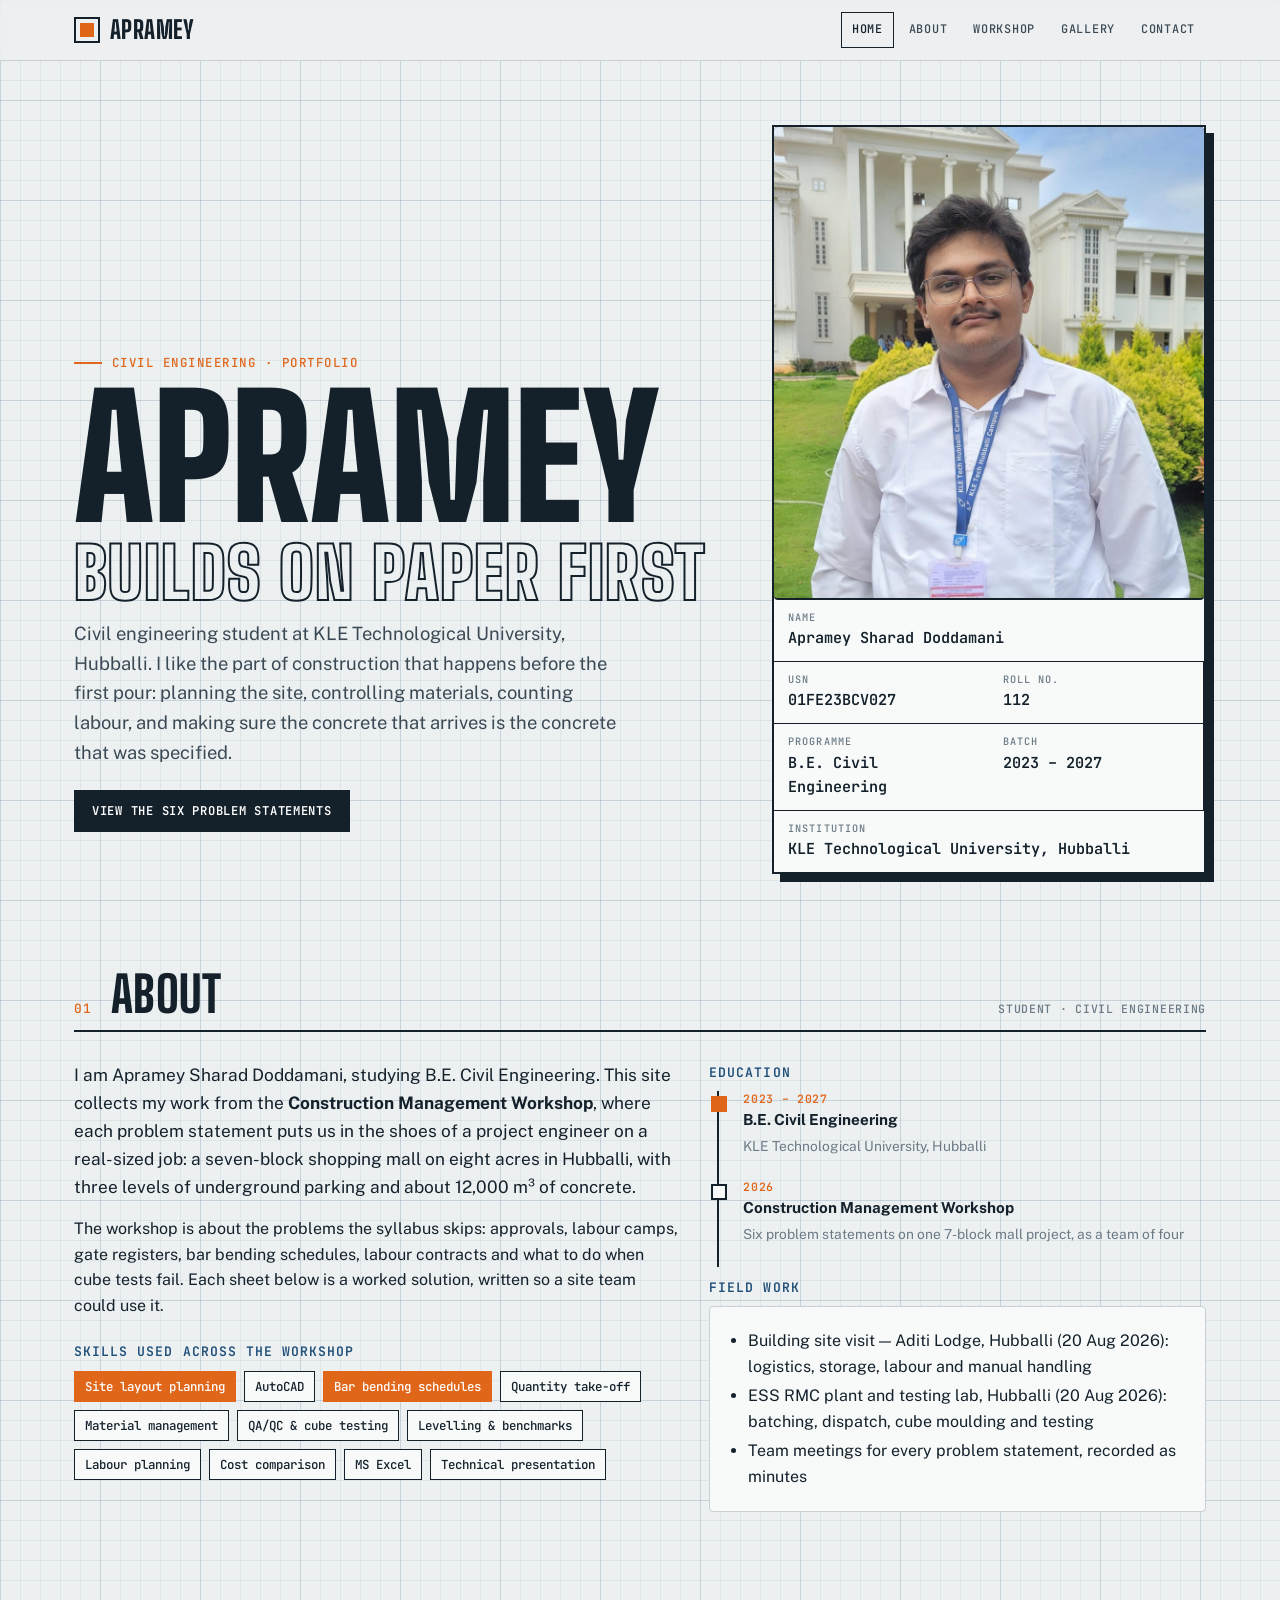
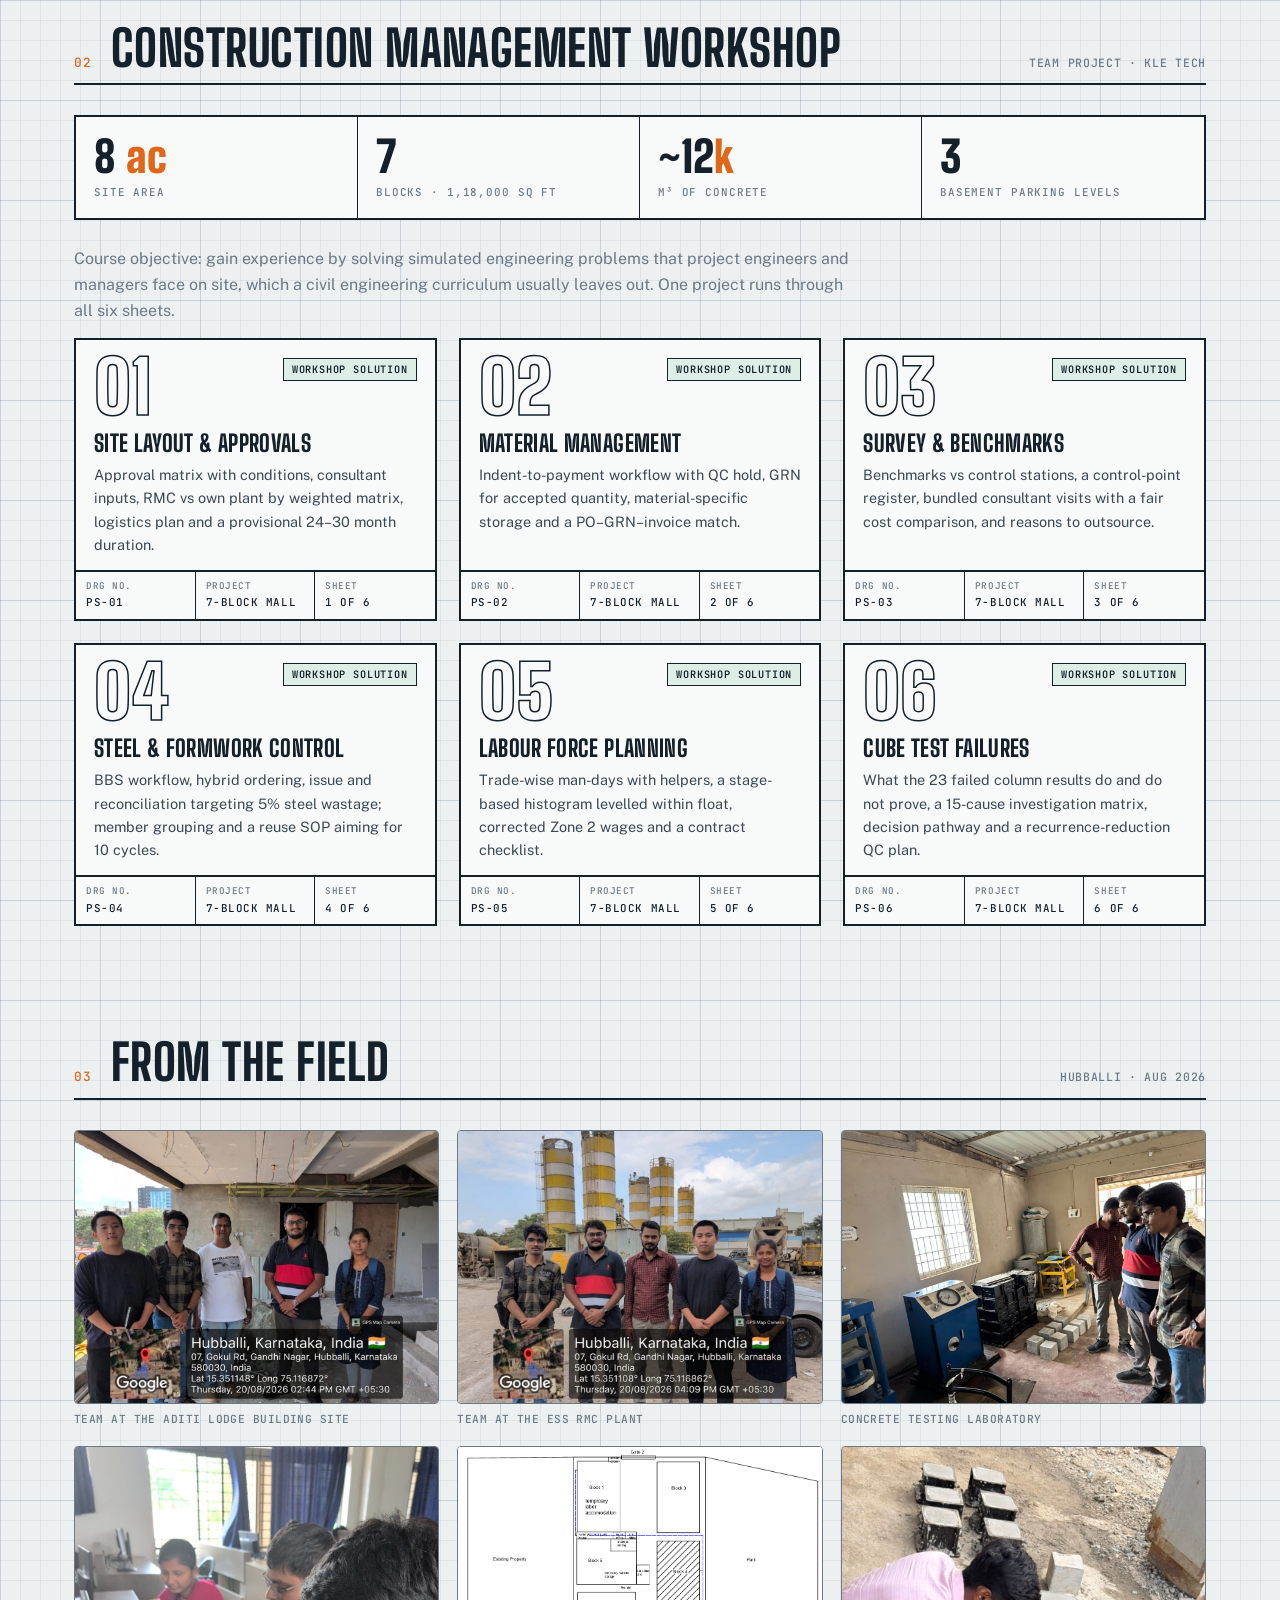
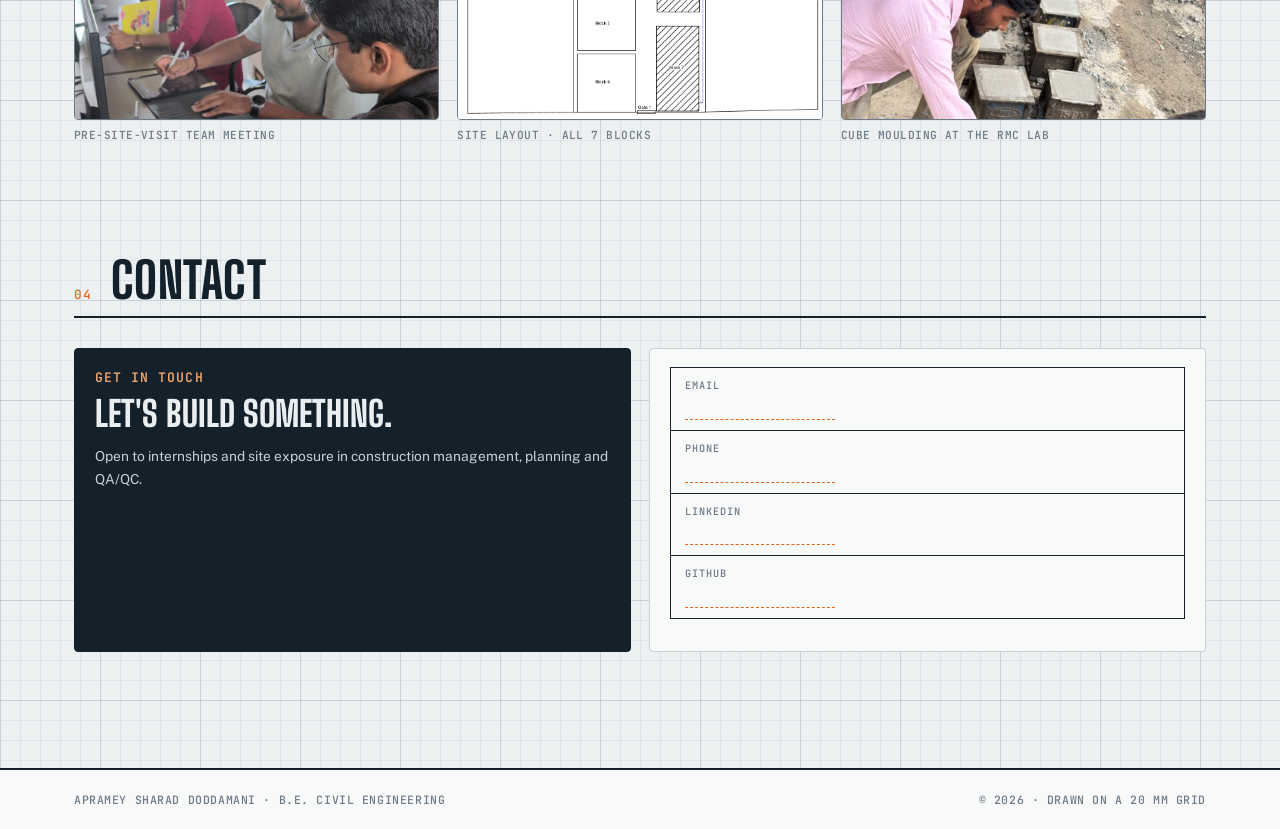
==== index.html @ 62964478 "Initial commit: CSM portfolio with 6 problem statements" ====
<!DOCTYPE html>
<html lang="en">
<head>
<meta charset="utf-8">
<meta name="viewport" content="width=device-width, initial-scale=1">
<title>Apramey — Civil Engineering Portfolio</title>
<meta name="description" content="Portfolio of Apramey, civil engineering student: construction management workshop problem statements 1–6.">
<link rel="icon" href="data:image/svg+xml,%3Csvg xmlns='http://www.w3.org/2000/svg' viewBox='0 0 32 32'%3E%3Crect x='2' y='2' width='28' height='28' fill='none' stroke='%2314212B' stroke-width='4'/%3E%3Crect x='9' y='9' width='14' height='14' fill='%23E0661A'/%3E%3C/svg%3E">

<link rel="stylesheet" href="assets/css/style.css">
</head>
<body>
<header class="topbar"><div class="wrap"><a class="brand" href="index.html"><span class="mark"></span><span data-fill="firstName">Apramey</span></a><button class="menu-btn" aria-label="Menu">Menu</button><nav class="nav"><a href="index.html" class="on">Home</a><a href="index.html#about" class="">About</a><a href="index.html#workshop" class="">Workshop</a><a href="index.html#gallery" class="">Gallery</a><a href="index.html#contact" class="">Contact</a></nav></div></header>
<main>

<div class="wrap hero">
  <div class="hero-grid">
    <div>
      <div class="kicker rv" style="--d:0">Civil Engineering · Portfolio</div>
      <h1 class="rv" style="--d:1"><span data-fill="firstName">Apramey</span><span class="dim">Builds on paper first</span></h1>
      <p class="lede rv" style="--d:2">Civil engineering student at <span data-fill="college">KLE Technological University</span>.
      I like the part of construction that happens before the first pour: planning the site, controlling materials,
      counting labour, and making sure the concrete that arrives is the concrete that was specified.</p>
      <div class="rv" style="--d:3;display:flex;gap:10px;flex-wrap:wrap;margin-top:22px">
        <a class="btn" href="#workshop">View the six problem statements</a>
        <a class="btn ghost" data-link="resume" href="#">Download résumé</a>
      </div>
      <div class="dimline mono rv" style="--d:4"><span>0</span><span class="l"></span><span>6 problem statements · 1 project · 8 acres</span></div>
    </div>
    <aside class="idblock rv" style="--d:2" aria-label="Student details">
      <figure class="ph  " data-src="images/profile.jpg" data-label="Your portrait (4:4.4)" data-alt="Portrait of Apramey"></figure>
      <div class="tb">
        <div class="full"><label>Name</label><div class="v" data-fill="fullName">Apramey</div></div>
        <div><label>USN</label><div class="v" data-fill="usn"></div></div>
        <div><label>Roll no.</label><div class="v" data-fill="rollNo"></div></div>
        <div><label>Programme</label><div class="v" data-fill="program"></div></div>
        <div><label>Batch</label><div class="v" data-fill="batch"></div></div>
        <div class="full last"><label>Institution</label><div class="v" data-fill="college"></div></div>
      </div>
    </aside>
  </div>
</div><div class="wrap"><section id="about" class="rv"><div class="sec-head"><span class="no">01</span><h2>About</h2><div class="aside">Student · Civil Engineering</div></div>
<div class="split">
  <div>
    <p style="font-size:1.08rem">I am <span data-fill="fullName">Apramey</span>, studying <span data-fill="program">civil engineering</span>.
    This site collects my work from the <b>Construction Management Workshop</b>, where each problem statement puts us in the
    shoes of a project engineer on a real-sized job: a seven-block shopping mall on eight acres in Hubballi, with three levels
    of underground parking and about 12,000 m³ of concrete.</p>
    <p>The workshop is about the problems the syllabus skips: approvals, labour camps, gate registers, bar bending schedules,
    labour contracts and what to do when cube tests fail. Each sheet below is a worked solution, written so a site team could use it.</p>
    <h4 style="margin-top:22px">Skills used across the workshop</h4>
    <div class="chips">
      <span class="hot">Site layout planning</span><span>AutoCAD</span><span class="hot">Bar bending schedules</span>
      <span>Quantity take-off</span><span>Material management</span><span>QA/QC &amp; cube testing</span>
      <span>Levelling &amp; benchmarks</span><span>Labour planning</span><span>Cost comparison</span><span>MS Excel</span>
      <span>Technical presentation</span>
    </div>
  </div>
  <div>
    <h4>Education</h4>
    <div class="tl">
      <div class="it now"><div class="when" data-fill="batch"></div><h4 data-fill="program">B.E. Civil Engineering</h4><div class="muted small" data-fill="college"></div></div>
      <div class="it"><div class="when">2026</div><h4>Construction Management Workshop</h4><div class="muted small">Six problem statements on one 7-block mall project, as a team of four</div></div>
    </div>
    <h4 style="margin-top:10px">Field work</h4>
    <div class="card"><ul class="tight"><li>Building site visit — Aditi Lodge, Hubballi (20 Aug 2026): logistics, storage, labour and manual handling</li><li>ESS RMC plant and testing lab, Hubballi (20 Aug 2026): batching, dispatch, cube moulding and testing</li><li>Team meetings for every problem statement, recorded as minutes</li></ul></div>
  </div>
</div></section><section id="workshop" class="rv"><div class="sec-head"><span class="no">02</span><h2>Construction Management Workshop</h2><div class="aside">Team project · KLE Tech</div></div>
<div class="stats rv" style="margin-bottom:26px">
  <div class="stat"><div class="n">8<em> ac</em></div><div class="l">Site area</div></div>
  <div class="stat"><div class="n">7</div><div class="l">Blocks · 1,18,000 sq ft</div></div>
  <div class="stat"><div class="n">~12<em>k</em></div><div class="l">m³ of concrete</div></div>
  <div class="stat"><div class="n">3</div><div class="l">Basement parking levels</div></div>
</div>
<p class="muted" style="max-width:780px">Course objective: gain experience by solving simulated engineering problems that project engineers and managers face on site,
which a civil engineering curriculum usually leaves out. One project runs through all six sheets.</p>
<div class="sheets"><a class="sheetcard rv" href="work/ps1.html">
  <div class="top"><span class="status done">Workshop solution</span><div class="num">01</div><h3>Site Layout & Approvals</h3><p>Approval matrix with conditions, consultant inputs, RMC vs own plant by weighted matrix, logistics plan and a provisional 24–30 month duration.</p></div>
  <div class="tbx"><div><small>Drg no.</small>PS-01</div><div><small>Project</small>7-block mall</div><div><small>Sheet</small>1 of 6</div></div>
</a><a class="sheetcard rv" href="work/ps2.html">
  <div class="top"><span class="status done">Workshop solution</span><div class="num">02</div><h3>Material Management</h3><p>Indent-to-payment workflow with QC hold, GRN for accepted quantity, material-specific storage and a PO–GRN–invoice match.</p></div>
  <div class="tbx"><div><small>Drg no.</small>PS-02</div><div><small>Project</small>7-block mall</div><div><small>Sheet</small>2 of 6</div></div>
</a><a class="sheetcard rv" href="work/ps3.html">
  <div class="top"><span class="status done">Workshop solution</span><div class="num">03</div><h3>Survey & Benchmarks</h3><p>Benchmarks vs control stations, a control-point register, bundled consultant visits with a fair cost comparison, and reasons to outsource.</p></div>
  <div class="tbx"><div><small>Drg no.</small>PS-03</div><div><small>Project</small>7-block mall</div><div><small>Sheet</small>3 of 6</div></div>
</a><a class="sheetcard rv" href="work/ps4.html">
  <div class="top"><span class="status done">Workshop solution</span><div class="num">04</div><h3>Steel & Formwork Control</h3><p>BBS workflow, hybrid ordering, issue and reconciliation targeting 5% steel wastage; member grouping and a reuse SOP aiming for 10 cycles.</p></div>
  <div class="tbx"><div><small>Drg no.</small>PS-04</div><div><small>Project</small>7-block mall</div><div><small>Sheet</small>4 of 6</div></div>
</a><a class="sheetcard rv" href="work/ps5.html">
  <div class="top"><span class="status done">Workshop solution</span><div class="num">05</div><h3>Labour Force Planning</h3><p>Trade-wise man-days with helpers, a stage-based histogram levelled within float, corrected Zone 2 wages and a contract checklist.</p></div>
  <div class="tbx"><div><small>Drg no.</small>PS-05</div><div><small>Project</small>7-block mall</div><div><small>Sheet</small>5 of 6</div></div>
</a><a class="sheetcard rv" href="work/ps6.html">
  <div class="top"><span class="status done">Workshop solution</span><div class="num">06</div><h3>Cube Test Failures</h3><p>What the 23 failed column results do and do not prove, a 15-cause investigation matrix, decision pathway and a recurrence-reduction QC plan.</p></div>
  <div class="tbx"><div><small>Drg no.</small>PS-06</div><div><small>Project</small>7-block mall</div><div><small>Sheet</small>6 of 6</div></div>
</a></div>
</section><section id="gallery" class="rv"><div class="sec-head"><span class="no">03</span><h2>From the field</h2><div class="aside">Hubballi · Aug 2026</div></div>
<div class="grid g3">
  <div><figure class="ph r43 " data-src="images/gallery-1.jpg" data-label="Site visit 1 photo"></figure><div class="cap">Team at the Aditi Lodge building site</div></div>
  <div><figure class="ph r43 " data-src="images/gallery-2.jpg" data-label="RMC plant visit photo"></figure><div class="cap">Team at the ESS RMC plant</div></div>
  <div><figure class="ph r43 " data-src="images/gallery-3.jpg" data-label="Testing lab photo"></figure><div class="cap">Concrete testing laboratory</div></div>
  <div><figure class="ph r43 " data-src="images/gallery-4.jpg" data-label="Team meeting photo"></figure><div class="cap">Pre-site-visit team meeting</div></div>
  <div><figure class="ph r43 contain" data-src="images/gallery-5.png" data-label="Site plan / drawing"></figure><div class="cap">Site layout · all 7 blocks</div></div>
  <div><figure class="ph r43 " data-src="images/gallery-6.jpg" data-label="Cube moulding photo"></figure><div class="cap">Cube moulding at the RMC lab</div></div>
</div></section><section id="contact" class="rv"><div class="sec-head"><span class="no">04</span><h2>Contact</h2></div>
<div class="grid g2">
  <div class="card ink">
    <h4>Get in touch</h4>
    <p style="font-family:var(--display);font-size:2.2rem;font-weight:800;text-transform:uppercase;line-height:1;margin:6px 0 14px">Let's build something.</p>
    <p class="small" style="opacity:.85">Open to internships and site exposure in construction management, planning and QA/QC.</p>
  </div>
  <div class="card">
    <div class="tb" style="border:1px solid var(--ink)">
      <div class="full"><label>Email</label><div class="v" data-fill="email"></div></div>
      <div class="full"><label>Phone</label><div class="v" data-fill="phone"></div></div>
      <div class="full"><label>LinkedIn</label><div class="v" data-fill="linkedin"></div></div>
      <div class="full last"><label>GitHub</label><div class="v" data-fill="github"></div></div>
    </div>
    <div style="display:flex;gap:8px;flex-wrap:wrap;margin-top:14px">
      <a class="btn" data-link="email" href="#">Email me</a><a class="btn ghost" data-link="linkedin" href="#">LinkedIn</a>
      <a class="btn ghost" data-link="github" href="#">GitHub</a>
    </div>
  </div>
</div></section></div>
</main>
<footer><div class="wrap"><span><span data-fill="fullName">Apramey</span> · <span data-fill="program"></span></span>
<span>© <span data-year></span> · Drawn on a 20 mm grid</span></div></footer>
<script src="assets/js/config.js"></script>
<script src="assets/js/site.js"></script>
</body>
</html>
---- assets/css/style.css ----
/* Self-hosted fonts (SIL Open Font License) */
@font-face{font-family:"Big Shoulders Display";font-style:normal;font-weight:800;font-display:swap;src:url("../fonts/big-shoulders-display-latin-800-normal.woff2") format("woff2")}
@font-face{font-family:"Big Shoulders Display";font-style:normal;font-weight:900;font-display:swap;src:url("../fonts/big-shoulders-display-latin-900-normal.woff2") format("woff2")}
@font-face{font-family:"Public Sans";font-style:normal;font-weight:400;font-display:swap;src:url("../fonts/public-sans-latin-400-normal.woff2") format("woff2")}
@font-face{font-family:"Public Sans";font-style:normal;font-weight:600;font-display:swap;src:url("../fonts/public-sans-latin-600-normal.woff2") format("woff2")}
@font-face{font-family:"Public Sans";font-style:normal;font-weight:700;font-display:swap;src:url("../fonts/public-sans-latin-700-normal.woff2") format("woff2")}
@font-face{font-family:"JetBrains Mono";font-style:normal;font-weight:500;font-display:swap;src:url("../fonts/jetbrains-mono-latin-500-normal.woff2") format("woff2")}
@font-face{font-family:"JetBrains Mono";font-style:normal;font-weight:600;font-display:swap;src:url("../fonts/jetbrains-mono-latin-600-normal.woff2") format("woff2")}
/* =========================================================
   Apramey — portfolio
   Aesthetic: drafting sheet. Paper, ink, blueprint grid,
   safety-orange markups, title blocks.
   ========================================================= */
:root{
  --paper:#EDF0F1;
  --paper-2:#E3E8EA;
  --sheet:#F8FAFA;
  --ink:#14212B;
  --ink-2:#3A4954;
  --ink-3:#6B7A85;
  --rule:#C6D0D5;
  --grid:rgba(31,78,121,.07);
  --grid-major:rgba(31,78,121,.12);
  --blue:#1F4E79;
  --blue-soft:#DCE7F0;
  --orange:#E0661A;
  --orange-soft:#FBE6D6;
  --green:#2F6B57;
  --green-soft:#DDEEE6;
  --red:#A63D3D;
  --red-soft:#F5E0E0;
  --display:"Big Shoulders Display", "Arial Narrow", sans-serif;
  --body:"Public Sans", "Segoe UI", system-ui, sans-serif;
  --mono:"JetBrains Mono", ui-monospace, monospace;
  --max:1180px;
  --r:4px;
}
*{box-sizing:border-box}
html{scroll-behavior:smooth}
body{
  margin:0;color:var(--ink);font:16px/1.62 var(--body);
  background-color:var(--paper);
  background-image:
    linear-gradient(var(--grid-major) 1px,transparent 1px),
    linear-gradient(90deg,var(--grid-major) 1px,transparent 1px),
    linear-gradient(var(--grid) 1px,transparent 1px),
    linear-gradient(90deg,var(--grid) 1px,transparent 1px);
  background-size:100px 100px,100px 100px,20px 20px,20px 20px;
  -webkit-font-smoothing:antialiased;
}
a{color:var(--blue);text-decoration-thickness:1px;text-underline-offset:3px}
a:hover{color:var(--orange)}
img{max-width:100%;display:block}
.wrap{max-width:var(--max);margin:0 auto;padding:0 24px}
.mono{font-family:var(--mono);font-size:.78rem;letter-spacing:.04em;text-transform:uppercase}

/* ---------- top bar ---------- */
.topbar{position:sticky;top:0;z-index:50;background:rgba(237,240,241,.88);backdrop-filter:blur(8px);border-bottom:1px solid var(--rule)}
.topbar .wrap{display:flex;align-items:center;justify-content:space-between;height:60px;gap:16px}
.brand{font-family:var(--display);font-weight:800;font-size:1.55rem;letter-spacing:.02em;text-transform:uppercase;color:var(--ink);text-decoration:none;display:flex;align-items:center;gap:10px}
.brand .mark{width:26px;height:26px;border:2px solid var(--ink);position:relative}
.brand .mark::after{content:"";position:absolute;inset:4px;background:var(--orange)}
.nav{display:flex;gap:4px;flex-wrap:wrap}
.nav a{font-family:var(--mono);font-size:.74rem;letter-spacing:.06em;text-transform:uppercase;color:var(--ink-2);text-decoration:none;padding:7px 10px;border:1px solid transparent}
.nav a:hover,.nav a.on{border-color:var(--ink);color:var(--ink)}
.menu-btn{display:none;background:none;border:1px solid var(--ink);font:600 .75rem var(--mono);padding:7px 10px;text-transform:uppercase}
@media (max-width:820px){
  .menu-btn{display:block}
  .nav{display:none;position:absolute;top:60px;left:0;right:0;background:var(--sheet);border-bottom:1px solid var(--rule);flex-direction:column;padding:10px 24px}
  .nav.open{display:flex}
}

/* ---------- hero ---------- */
.hero{padding-top:64px;padding-bottom:40px;position:relative}
.hero-grid{display:grid;grid-template-columns:1.35fr .9fr;gap:48px;align-items:end}
@media (max-width:900px){.hero-grid{grid-template-columns:1fr}}
.kicker{font-family:var(--mono);font-size:.78rem;letter-spacing:.12em;text-transform:uppercase;color:var(--orange);display:flex;align-items:center;gap:10px}
.kicker::before{content:"";width:28px;height:2px;background:var(--orange)}
.hero h1{font-family:var(--display);font-weight:900;text-transform:uppercase;line-height:.84;letter-spacing:-.005em;font-size:clamp(4.2rem,14vw,10.5rem);margin:14px 0 10px;color:var(--ink)}
.hero h1 .dim{display:block;color:transparent;-webkit-text-stroke:2px var(--ink);font-size:.42em;letter-spacing:.02em;line-height:1;margin-top:10px}
.hero .lede{font-size:1.15rem;max-width:560px;color:var(--ink-2)}
.dimline{display:flex;align-items:center;gap:8px;margin:22px 0 0;color:var(--ink-3)}
.dimline span.l{flex:1;height:1px;background:var(--ink-3);position:relative}
.dimline span.l::before,.dimline span.l::after{content:"";position:absolute;top:-5px;width:1px;height:11px;background:var(--ink-3)}
.dimline span.l::before{left:0}.dimline span.l::after{right:0}

/* ID card / title block */
.idblock{background:var(--sheet);border:2px solid var(--ink);box-shadow:8px 8px 0 var(--ink)}
.idblock .ph{border:0;border-bottom:2px solid var(--ink);aspect-ratio:4/4.4}
.tb{display:grid;grid-template-columns:1fr 1fr}
.tb > div{padding:10px 14px;border-right:1px solid var(--ink);border-bottom:1px solid var(--ink)}
.tb > div:nth-child(2n){border-right:0}
.tb > div.full{grid-column:1/-1;border-right:0}
.tb > div:last-child,.tb > div.last{border-bottom:0}
.tb label{display:block;font-family:var(--mono);font-size:.64rem;letter-spacing:.1em;text-transform:uppercase;color:var(--ink-3)}
.tb .v{font-family:var(--mono);font-size:.95rem;font-weight:600;min-height:1.5em}
.blank{display:inline-block;min-width:150px;border-bottom:1.5px dashed var(--orange);color:var(--orange);font-size:.7rem;letter-spacing:.06em;line-height:1.9}

/* ---------- sections ---------- */
section{padding:56px 0}
.sec-head{display:flex;align-items:baseline;gap:18px;border-bottom:2px solid var(--ink);padding-bottom:10px;margin-bottom:30px}
.sec-head .no{font-family:var(--mono);font-size:.8rem;color:var(--orange);letter-spacing:.1em}
.sec-head h2{font-family:var(--display);font-weight:800;text-transform:uppercase;font-size:clamp(2rem,4.6vw,3.1rem);line-height:1;margin:0;letter-spacing:.01em}
.sec-head .aside{margin-left:auto;font-family:var(--mono);font-size:.72rem;color:var(--ink-3);text-transform:uppercase;letter-spacing:.06em;text-align:right}
h3{font-family:var(--display);font-weight:800;text-transform:uppercase;font-size:1.65rem;line-height:1.05;margin:36px 0 12px;letter-spacing:.015em}
h4{font-family:var(--mono);font-size:.82rem;letter-spacing:.08em;text-transform:uppercase;margin:0 0 8px;color:var(--blue)}
p{margin:0 0 14px}
.muted{color:var(--ink-3)}
.small{font-size:.86rem}

/* ---------- cards ---------- */
.grid{display:grid;gap:18px}
.g2{grid-template-columns:repeat(2,1fr)}
.g3{grid-template-columns:repeat(3,1fr)}
.g4{grid-template-columns:repeat(4,1fr)}
@media (max-width:900px){.g3,.g4{grid-template-columns:repeat(2,1fr)}}
@media (max-width:620px){.g2,.g3,.g4{grid-template-columns:1fr}}
.card{background:var(--sheet);border:1px solid var(--rule);padding:18px 20px;border-radius:var(--r)}
.card.blue{background:var(--blue-soft);border-color:#BFD2E2}
.card.orange{background:var(--orange-soft);border-color:#F1CDB2}
.card.green{background:var(--green-soft);border-color:#BCDACB}
.card.red{background:var(--red-soft);border-color:#E7C3C3}
.card.ink{background:var(--ink);color:#E9EEF1;border-color:var(--ink)}
.card.ink h4{color:#F2A56F}
.card p:last-child,.card ul:last-child{margin-bottom:0}
ul.tight{margin:0;padding-left:1.1em}
ul.tight li{margin:3px 0}
ol.steps{counter-reset:s;list-style:none;padding:0;margin:0}
ol.steps li{counter-increment:s;position:relative;padding:0 0 14px 46px}
ol.steps li::before{content:counter(s,decimal-leading-zero);position:absolute;left:0;top:0;font:600 .8rem var(--mono);border:1.5px solid var(--ink);width:32px;height:26px;display:grid;place-items:center;background:var(--sheet)}
ol.steps li b{display:block}

/* stat */
.stats{display:grid;grid-template-columns:repeat(4,1fr);border:2px solid var(--ink);background:var(--sheet)}
@media (max-width:760px){.stats{grid-template-columns:repeat(2,1fr)}}
.stat{padding:18px 18px 16px;border-right:1px solid var(--ink)}
.stat:last-child{border-right:0}
@media (max-width:760px){.stat:nth-child(2){border-right:0}.stat:nth-child(-n+2){border-bottom:1px solid var(--ink)}}
.stat .n{font-family:var(--display);font-weight:900;font-size:2.7rem;line-height:1;color:var(--ink)}
.stat .n em{font-style:normal;color:var(--orange)}
.stat .l{font-family:var(--mono);font-size:.68rem;letter-spacing:.08em;text-transform:uppercase;color:var(--ink-3);margin-top:6px}

/* callout */
.callout{border-left:0;background:var(--ink);color:#EEF2F4;padding:18px 22px;border-radius:var(--r);position:relative;margin:22px 0}
.callout b{color:#F6B07E}
.note{font-size:.82rem;color:var(--ink-3);border-top:1px dashed var(--rule);padding-top:8px;margin-top:12px}

/* tables */
.tbl-wrap{overflow-x:auto;border:1px solid var(--ink);background:var(--sheet);margin:8px 0 6px}
table{border-collapse:collapse;width:100%;font-size:.9rem;min-width:480px}
th{background:var(--ink);color:#F1F4F6;font:600 .72rem var(--mono);letter-spacing:.06em;text-transform:uppercase;text-align:left;padding:10px 12px;vertical-align:bottom}
td{padding:9px 12px;border-top:1px solid var(--rule);vertical-align:top}
tr:nth-child(even) td{background:#F0F4F5}
td.num,th.num{text-align:right;font-family:var(--mono);font-size:.84rem;white-space:nowrap}
tr.total td{font-weight:700;background:var(--orange-soft)!important;border-top:2px solid var(--ink)}
.fill{color:var(--orange);font-family:var(--mono);font-size:.78rem}

/* ---------- image placeholders ---------- */
.ph{position:relative;background:
   repeating-linear-gradient(45deg,transparent 0 10px,rgba(20,33,43,.05) 10px 11px),var(--paper-2);
   border:1.5px dashed var(--ink-3);border-radius:var(--r);display:grid;place-items:center;text-align:center;overflow:hidden;min-height:180px;margin:0}
.ph.r169{aspect-ratio:16/9}.ph.r43{aspect-ratio:4/3}.ph.r34{aspect-ratio:3/4}.ph.r11{aspect-ratio:1/1}
.ph .ph-in{padding:18px;max-width:300px}
.ph .ph-ico{width:44px;height:44px;margin:0 auto 10px;border:1.5px solid var(--ink-2);position:relative}
.ph .ph-ico::before{content:"";position:absolute;left:6px;right:6px;bottom:7px;height:14px;background:linear-gradient(135deg,transparent 45%,var(--ink-2) 46% 54%,transparent 55%)}
.ph .ph-ico::after{content:"";position:absolute;width:8px;height:8px;border-radius:50%;background:var(--orange);top:7px;right:8px}
.ph .ph-t{font-family:var(--mono);font-size:.72rem;letter-spacing:.06em;text-transform:uppercase;color:var(--ink-2);font-weight:600}
.ph .ph-f{font-family:var(--mono);font-size:.68rem;color:var(--orange);margin-top:4px;word-break:break-all}
.ph.has-img{border-style:solid;background:var(--ink);min-height:0}
.ph.has-img img{width:100%;height:100%;object-fit:cover}
.ph.contain.has-img img{object-fit:contain;background:#fff}
figure figcaption,.cap{font-family:var(--mono);font-size:.7rem;color:var(--ink-3);letter-spacing:.04em;margin-top:6px;text-transform:uppercase}

/* ---------- drawing-sheet cards (project index) ---------- */
.sheets{display:grid;grid-template-columns:repeat(3,1fr);gap:22px}
@media (max-width:980px){.sheets{grid-template-columns:repeat(2,1fr)}}
@media (max-width:640px){.sheets{grid-template-columns:1fr}}
.sheetcard{display:flex;flex-direction:column;background:var(--sheet);border:2px solid var(--ink);text-decoration:none;color:var(--ink);transition:transform .18s ease,box-shadow .18s ease;position:relative}
.sheetcard:hover{transform:translate(-4px,-4px);box-shadow:6px 6px 0 var(--orange);color:var(--ink)}
.sheetcard .top{padding:18px 18px 14px;flex:1;position:relative}
.sheetcard .num{font-family:var(--display);font-weight:900;font-size:4.6rem;line-height:.8;color:transparent;-webkit-text-stroke:1.5px var(--ink)}
.sheetcard:hover .num{color:var(--orange);-webkit-text-stroke-color:var(--orange)}
.sheetcard h3{margin:14px 0 8px;font-size:1.45rem}
.sheetcard p{font-size:.9rem;color:var(--ink-2);margin:0}
.sheetcard .status{position:absolute;top:18px;right:18px;font:600 .64rem var(--mono);letter-spacing:.08em;text-transform:uppercase;padding:4px 8px;border:1.5px solid var(--ink)}
.sheetcard .status.done{background:var(--green-soft)}
.sheetcard .tbx{display:grid;grid-template-columns:1fr 1fr 1fr;border-top:2px solid var(--ink)}
.sheetcard .tbx div{padding:7px 10px;border-right:1px solid var(--ink);font-family:var(--mono);font-size:.68rem;text-transform:uppercase;letter-spacing:.05em}
.sheetcard .tbx div:last-child{border-right:0}
.sheetcard .tbx small{display:block;color:var(--ink-3);font-size:.58rem}

/* ---------- project page header (title block) ---------- */
.ps-head{padding-top:44px;padding-bottom:10px}
.ps-head .crumbs{font-family:var(--mono);font-size:.74rem;text-transform:uppercase;letter-spacing:.06em;color:var(--ink-3)}
.ps-head .crumbs a{color:var(--ink-3)}
.ps-head h1{font-family:var(--display);font-weight:900;text-transform:uppercase;font-size:clamp(2.6rem,7vw,5.4rem);line-height:.9;margin:14px 0 16px}
.ps-head h1 small{display:block;font-size:.36em;color:var(--orange);letter-spacing:.06em;margin-bottom:8px}
.theme{font-size:1.12rem;color:var(--ink-2);max-width:820px}
.titleblock{display:grid;grid-template-columns:repeat(5,1fr);border:2px solid var(--ink);background:var(--sheet);margin-top:26px}
.titleblock div{padding:9px 12px;border-right:1px solid var(--ink)}
.titleblock div:last-child{border-right:0}
.titleblock label{display:block;font:500 .6rem var(--mono);letter-spacing:.1em;text-transform:uppercase;color:var(--ink-3)}
.titleblock span{font:600 .82rem var(--mono);text-transform:uppercase}
@media (max-width:760px){.titleblock{grid-template-columns:1fr 1fr}.titleblock div{border-bottom:1px solid var(--ink)}.titleblock div:nth-child(2n){border-right:0}}

.toc{display:flex;flex-wrap:wrap;gap:8px;margin:22px 0 0}
.toc a{font:500 .7rem var(--mono);letter-spacing:.05em;text-transform:uppercase;color:var(--ink);border:1px solid var(--ink);padding:6px 10px;text-decoration:none;background:var(--sheet)}
.toc a:hover{background:var(--ink);color:#fff}

.ps-body section{padding:34px 0}
.split{display:grid;grid-template-columns:1.1fr .9fr;gap:28px;align-items:start}
@media (max-width:860px){.split{grid-template-columns:1fr}}

/* flow chips */
.flow{display:flex;flex-wrap:wrap;align-items:center;gap:6px;margin:8px 0 18px}
.flow span{font:600 .72rem var(--mono);letter-spacing:.05em;text-transform:uppercase;background:var(--sheet);border:1.5px solid var(--ink);padding:7px 10px}
.flow i{font-style:normal;color:var(--orange);font-weight:700}

/* bar chart */
.chart{background:var(--sheet);border:1px solid var(--ink);padding:18px 18px 10px}
.chart svg{width:100%;height:auto;display:block}
.legend{display:flex;gap:16px;flex-wrap:wrap;font:500 .7rem var(--mono);text-transform:uppercase;color:var(--ink-2);margin-top:6px}
.legend i{display:inline-block;width:12px;height:12px;margin-right:6px;vertical-align:-1px}

/* fishbone-ish cause grid */
.cause h4{display:flex;align-items:center;gap:8px}
.cause h4::before{content:"";width:9px;height:9px;background:var(--orange);display:inline-block}

/* pager */
.pager{display:flex;justify-content:space-between;gap:16px;border-top:2px solid var(--ink);padding:22px 0 0;margin-top:30px}
.pager a{font:600 .8rem var(--mono);text-transform:uppercase;letter-spacing:.05em;text-decoration:none;color:var(--ink)}
.pager a:hover{color:var(--orange)}
.btn{display:inline-flex;align-items:center;gap:8px;font:600 .76rem var(--mono);text-transform:uppercase;letter-spacing:.06em;background:var(--ink);color:#fff;padding:11px 16px;text-decoration:none;border:2px solid var(--ink)}
.btn:hover{background:var(--orange);border-color:var(--orange);color:#fff}
.btn.ghost{background:transparent;color:var(--ink)}
.btn.ghost:hover{color:#fff}
.btn[hidden]{display:none}

/* footer */
footer{margin-top:60px;border-top:2px solid var(--ink);background:var(--sheet)}
footer .wrap{display:flex;justify-content:space-between;gap:20px;flex-wrap:wrap;padding:22px 24px;font:500 .72rem var(--mono);text-transform:uppercase;letter-spacing:.05em;color:var(--ink-3)}

/* reveal animation */
.rv{opacity:0;transform:translateY(14px);transition:opacity .6s ease,transform .6s ease}
.rv.in{opacity:1;transform:none}
.hero .rv{transition-delay:calc(var(--d,0)*90ms)}
@media (prefers-reduced-motion:reduce){.rv{opacity:1;transform:none;transition:none}html{scroll-behavior:auto}}

/* skills */
.chips{display:flex;flex-wrap:wrap;gap:8px}
.chips span{font:500 .78rem var(--mono);border:1.5px solid var(--ink);padding:6px 10px;background:var(--sheet)}
.chips span.hot{background:var(--orange);border-color:var(--orange);color:#fff}

/* timeline */
.tl{border-left:2px solid var(--ink);margin-left:8px;padding-left:24px}
.tl .it{position:relative;padding-bottom:22px}
.tl .it::before{content:"";position:absolute;left:-32px;top:5px;width:12px;height:12px;background:var(--sheet);border:2px solid var(--ink)}
.tl .it.now::before{background:var(--orange);border-color:var(--orange)}
.tl .when{font:600 .72rem var(--mono);color:var(--orange);text-transform:uppercase;letter-spacing:.06em}
.tl h4{color:var(--ink);font-size:.95rem;margin:2px 0 2px;text-transform:none;letter-spacing:0;font-family:var(--body)}

/* layout safety: let grid/flex children shrink so wide tables scroll inside their frame */
.hero-grid > *,.split > *,.grid > *,.sheets > *{min-width:0}
.sec-head{flex-wrap:wrap}
@media (max-width:620px){
  .sec-head .aside{margin-left:0;text-align:left;width:100%}
  .stat{padding:14px 12px}
  .stat .n{font-size:2.1rem}
  .hero h1 .dim{-webkit-text-stroke-width:1.4px}
  .titleblock span{font-size:.74rem}
}
@media (max-width:620px){
  .dimline{display:none}
  .hero{padding-top:36px}
  .idblock{box-shadow:5px 5px 0 var(--ink);margin-right:5px}
}
.idblock .ph.has-img img{object-position:50% 25%}

/* ---- revision additions ---- */
.slot{margin:0}
.slot .cap .tag{display:inline-block;font:600 .6rem var(--mono);letter-spacing:.06em;padding:2px 6px;border:1px solid var(--ink-3);margin-right:6px;color:var(--ink-2);background:var(--sheet)}
.slot .cap .tag.ok{border-color:var(--blue);color:var(--blue)}
.slot .cap{text-transform:none;font-size:.74rem;letter-spacing:0}
.ph.cam .ph-ico{width:52px;height:38px;border-radius:6px;border:2px solid var(--ink-2);background:var(--sheet)}
.ph.cam .ph-ico::before{content:"";position:absolute;left:50%;top:50%;width:16px;height:16px;margin:-8px 0 0 -8px;border:2px solid var(--ink-2);border-radius:50%;background:none}
.ph.cam .ph-ico::after{content:"";position:absolute;top:-7px;left:9px;width:14px;height:6px;border-radius:2px 2px 0 0;background:var(--ink-2)}
.ph{background-color:#F1F3F4}
.mom{border:2px solid var(--ink);background:var(--paper-2);padding:20px;margin:0 0 26px;border-radius:var(--r)}
.mom-head{display:flex;justify-content:space-between;gap:16px;flex-wrap:wrap;align-items:flex-start}
.badge{font:600 .64rem var(--mono);letter-spacing:.05em;text-transform:uppercase;background:var(--orange-soft);border:1px solid #F1CDB2;color:#8A3E0E;padding:5px 8px;border-radius:3px;max-width:320px}
ol.tight{margin:0;padding-left:1.3em}
ol.tight li{margin:3px 0}
.eq{font-family:var(--mono);font-size:.86rem;background:var(--sheet);border:1px solid var(--rule);padding:10px 12px;margin:8px 0;border-radius:3px;overflow-x:auto}
.pill{display:inline-block;font:600 .64rem var(--mono);letter-spacing:.04em;text-transform:uppercase;padding:2px 6px;border-radius:3px;vertical-align:1px}
.pill.a{background:var(--orange-soft);color:#8A3E0E}
.pill.g{background:var(--green-soft);color:var(--green)}
.pill.b{background:var(--blue-soft);color:var(--blue)}
.pill.r{background:var(--red-soft);color:var(--red)}
.sources{font-size:.82rem;color:var(--ink-2)}
.sources li{margin:4px 0}
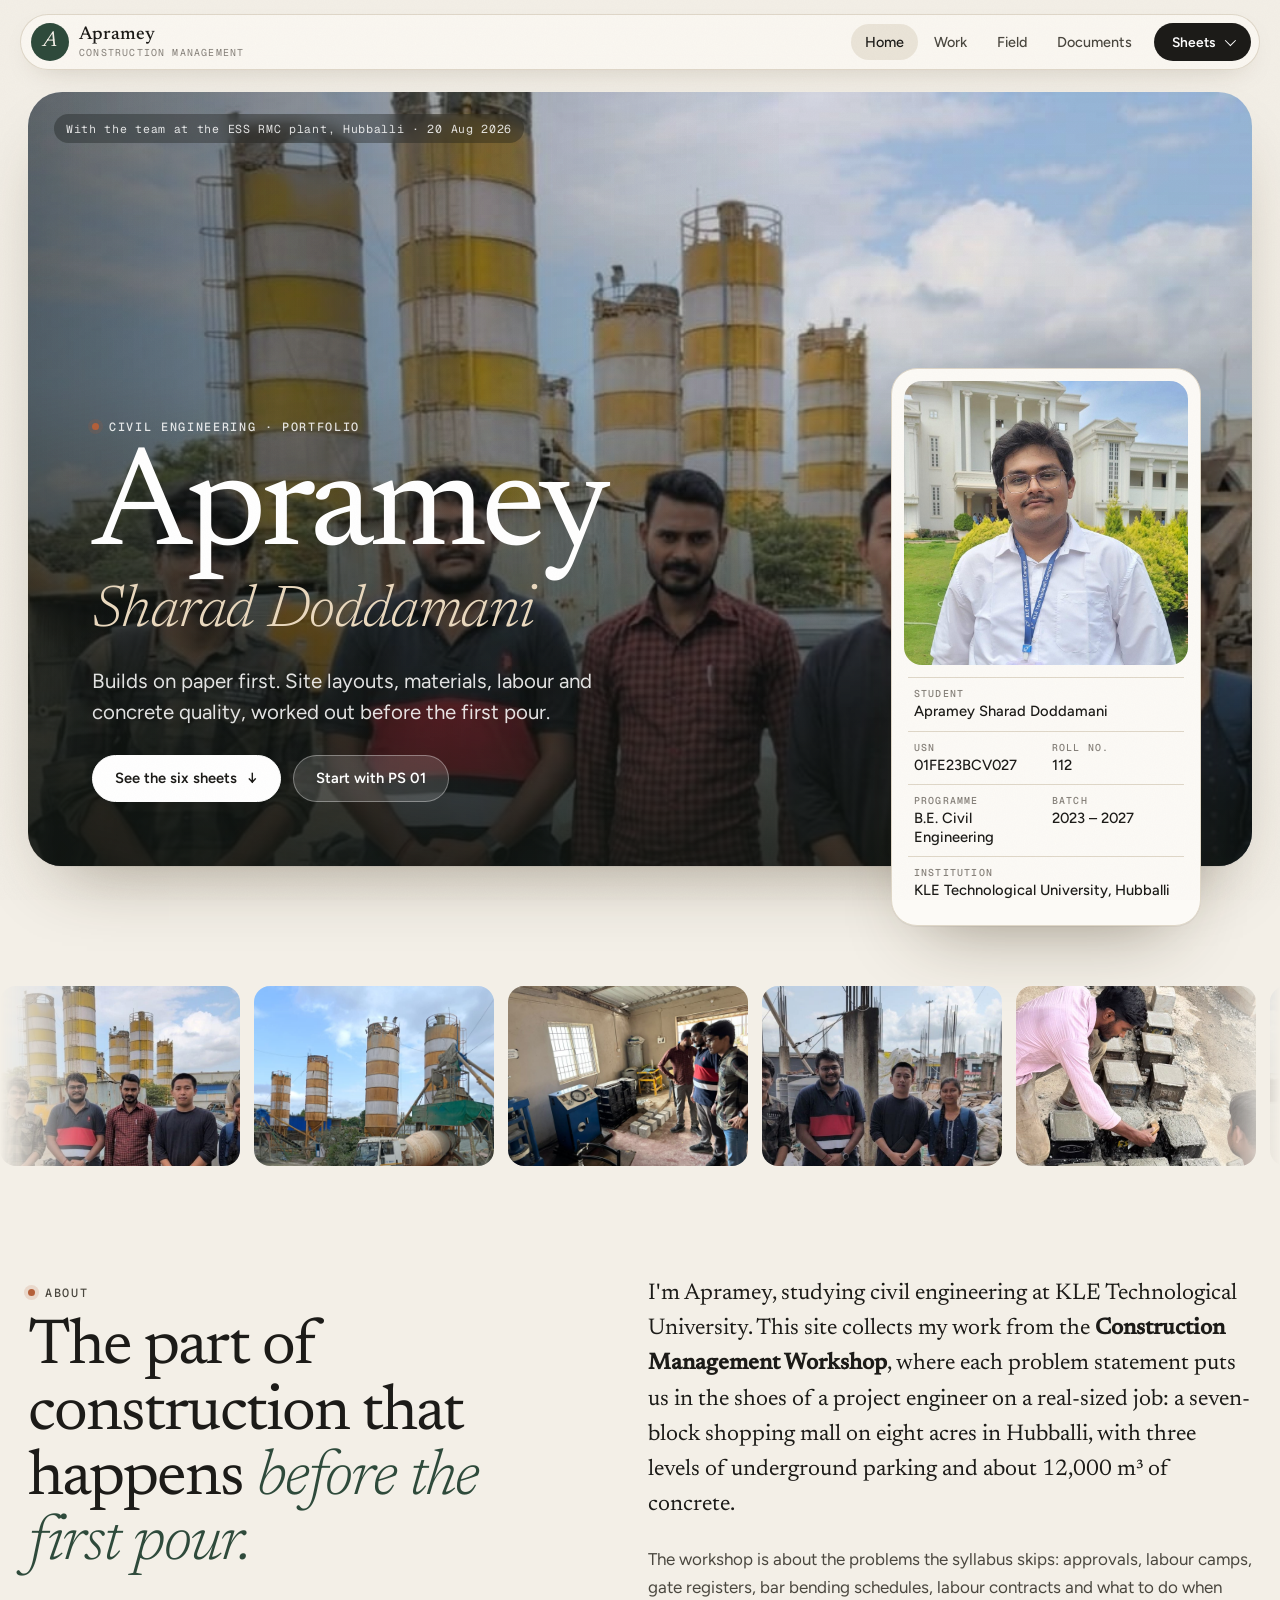
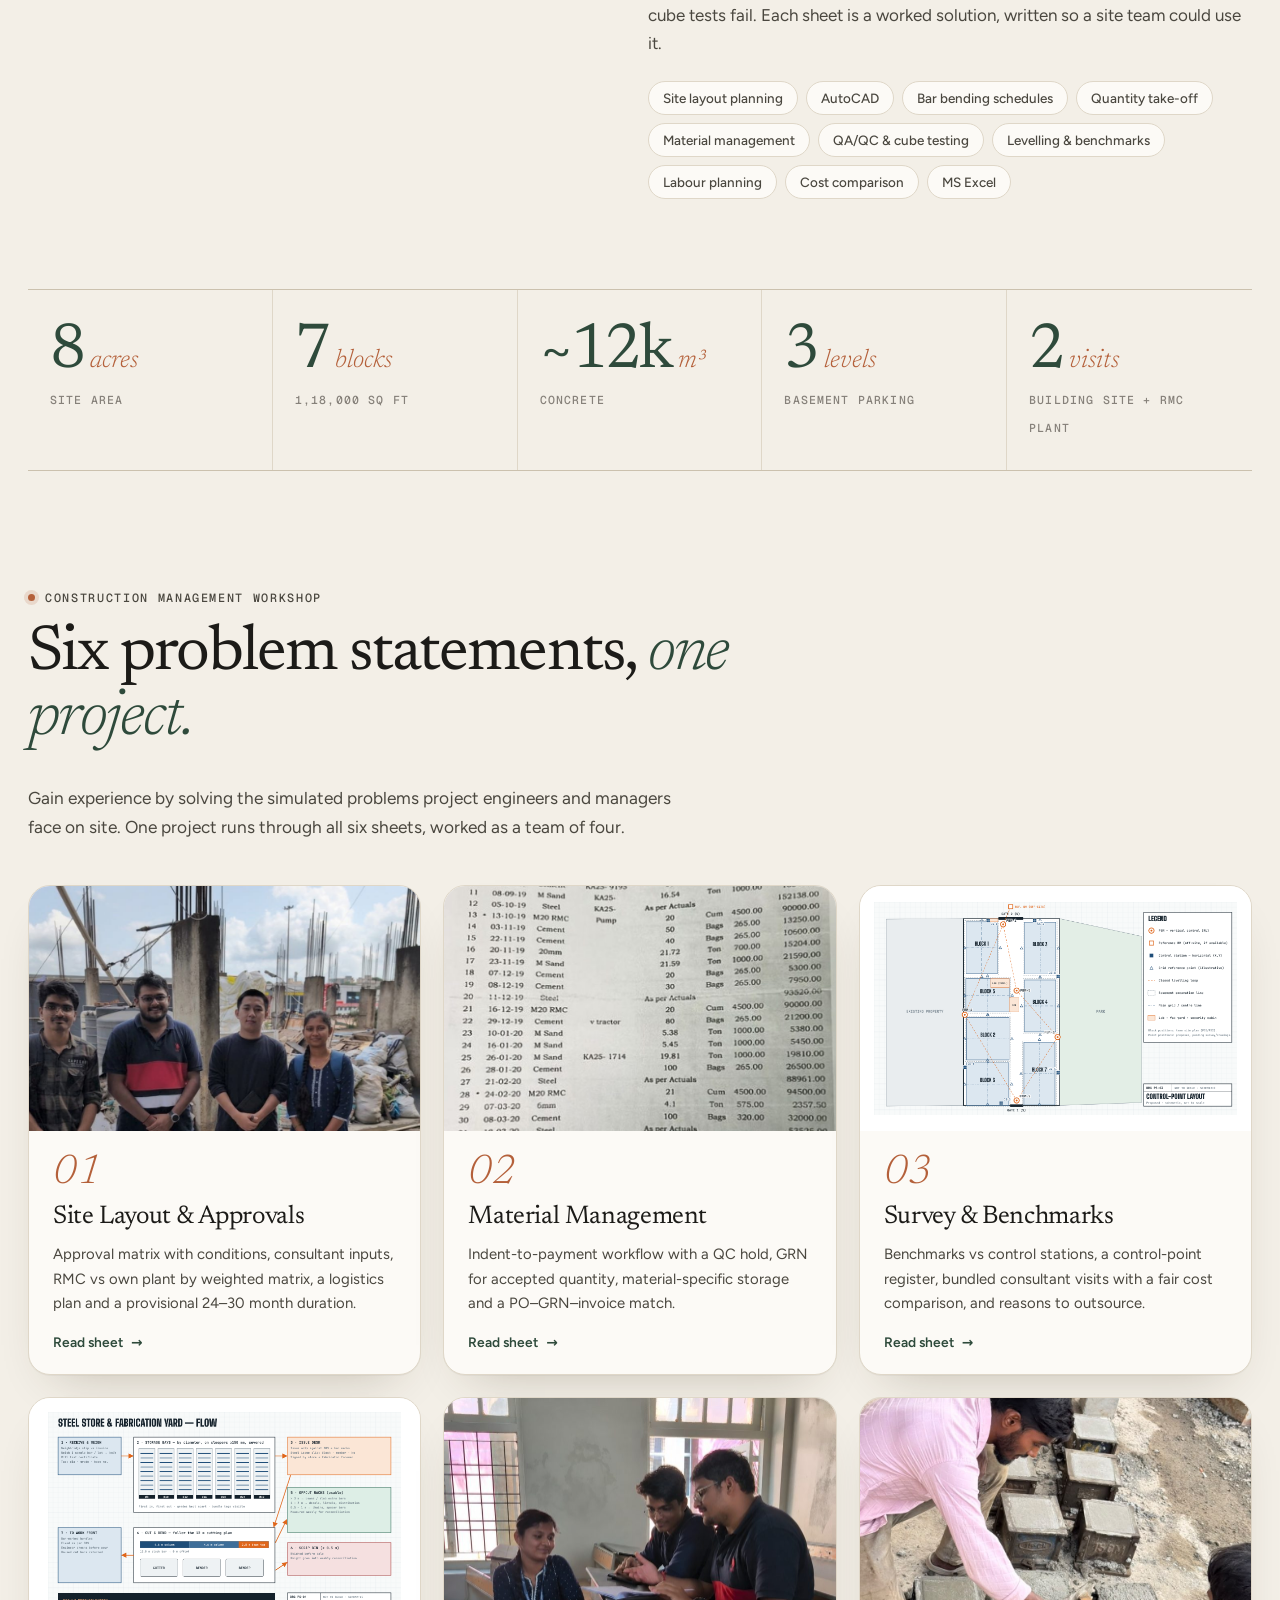
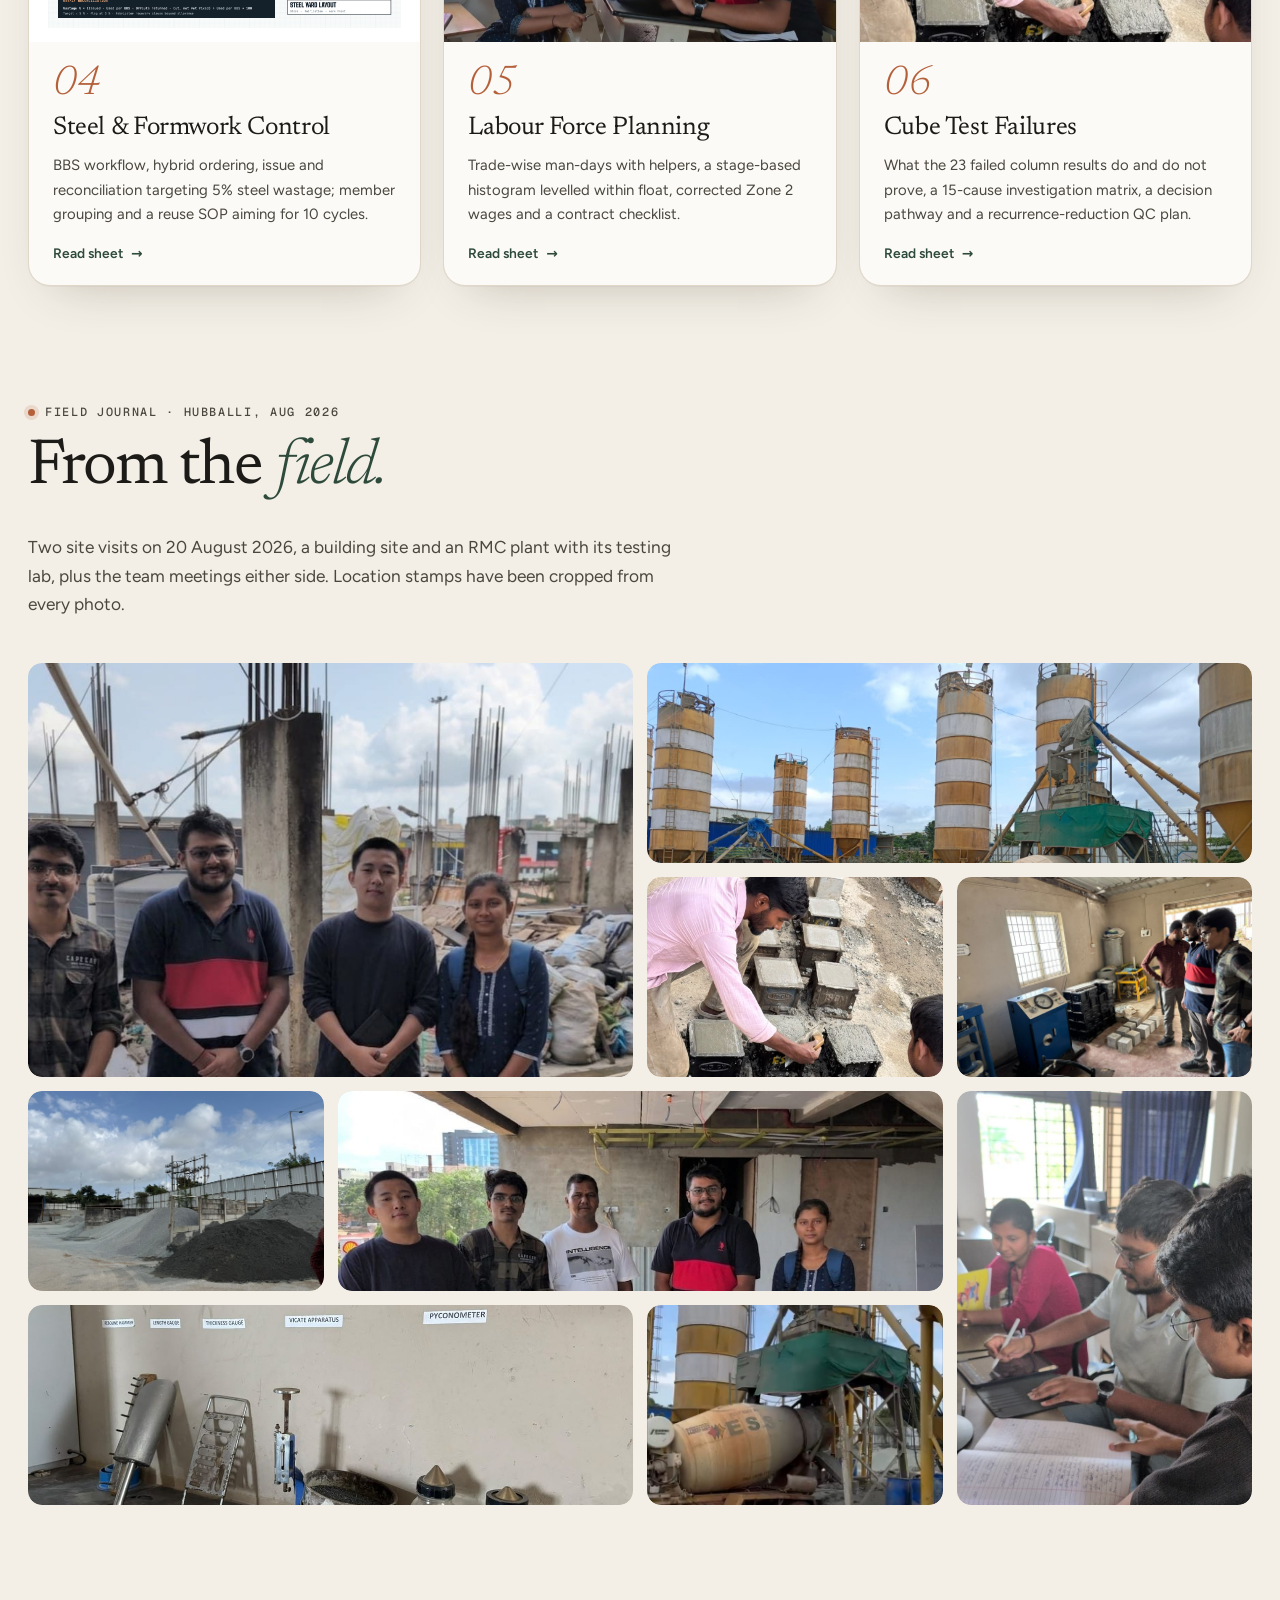
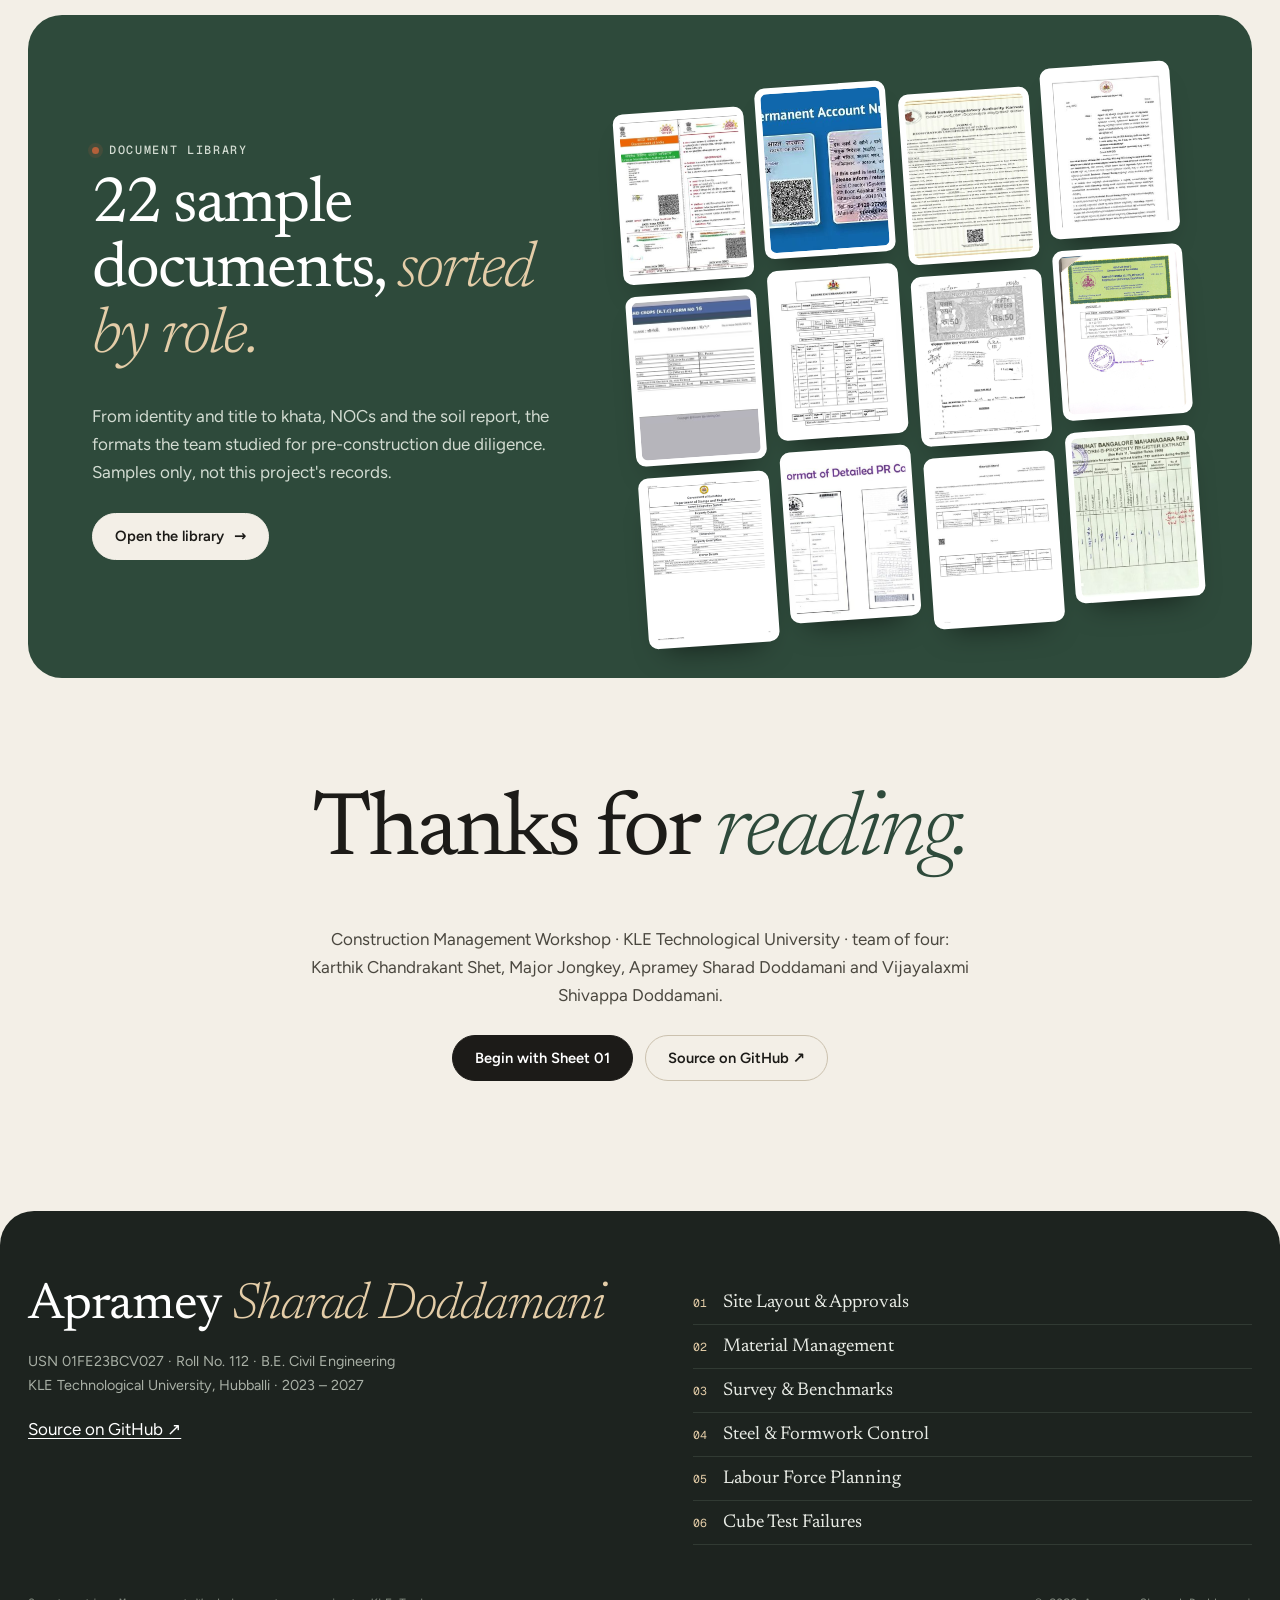
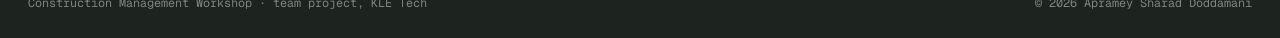
==== commit 76a322b7: "Add all portfolio changes and new assets" ====
--- a/index.html
+++ b/index.html
@@ -3,128 +3,133 @@
 <head>
 <meta charset="utf-8">
 <meta name="viewport" content="width=device-width, initial-scale=1">
-<title>Apramey — Civil Engineering Portfolio</title>
-<meta name="description" content="Portfolio of Apramey, civil engineering student: construction management workshop problem statements 1–6.">
-<link rel="icon" href="data:image/svg+xml,%3Csvg xmlns='http://www.w3.org/2000/svg' viewBox='0 0 32 32'%3E%3Crect x='2' y='2' width='28' height='28' fill='none' stroke='%2314212B' stroke-width='4'/%3E%3Crect x='9' y='9' width='14' height='14' fill='%23E0661A'/%3E%3C/svg%3E">
-
+<title>Apramey Sharad Doddamani — Construction Management Portfolio</title>
+<meta name="description" content="Portfolio of Apramey Sharad Doddamani (USN 01FE23BCV027), civil engineering, KLE Technological University: six Construction Management Workshop problem statements.">
+<meta name="author" content="Apramey Sharad Doddamani">
+<meta property="og:title" content="Apramey Sharad Doddamani — Construction Management Portfolio">
+<meta property="og:description" content="Portfolio of Apramey Sharad Doddamani (USN 01FE23BCV027), civil engineering, KLE Technological University: six Construction Management Workshop problem statements.">
+<meta property="og:image" content="images/gallery-2.jpg">
+<meta name="theme-color" content="#F3EFE7">
+<link rel="icon" href="assets/favicon.svg" type="image/svg+xml">
+<link rel="preload" href="assets/fonts/newsreader-latin-400-normal.woff2" as="font" type="font/woff2" crossorigin>
 <link rel="stylesheet" href="assets/css/style.css">
+<script>document.documentElement.classList.add('js')</script>
 </head>
 <body>
-<header class="topbar"><div class="wrap"><a class="brand" href="index.html"><span class="mark"></span><span data-fill="firstName">Apramey</span></a><button class="menu-btn" aria-label="Menu">Menu</button><nav class="nav"><a href="index.html" class="on">Home</a><a href="index.html#about" class="">About</a><a href="index.html#workshop" class="">Workshop</a><a href="index.html#gallery" class="">Gallery</a><a href="index.html#contact" class="">Contact</a></nav></div></header>
-<main>
+<a class="skip" href="#main">Skip to content</a>
+<div class="progress" aria-hidden="true"></div><header class="nav-wrap"><nav class="nav" aria-label="Main">
+  <a class="brand" href="index.html" aria-label="Apramey — home"><span class="mono-mark" aria-hidden="true">A</span><span class="brand-t">Apramey<small>Construction Management</small></span></a>
+  <div class="nav-links">
+    <a href="index.html" aria-current="page">Home</a>
+    <a href="index.html#work">Work</a>
+    <a href="index.html#field">Field</a>
+    <a href="work/ps1.html#documents" class="hide-s">Documents</a>
+  </div>
+  <button class="sheets-btn" aria-expanded="false" aria-controls="sheets-menu">Sheets <i aria-hidden="true"></i></button>
+  <div class="sheets-menu" id="sheets-menu"><a href="work/ps1.html"><b>01</b><span>Site Layout & Approvals</span></a><a href="work/ps2.html"><b>02</b><span>Material Management</span></a><a href="work/ps3.html"><b>03</b><span>Survey & Benchmarks</span></a><a href="work/ps4.html"><b>04</b><span>Steel & Formwork Control</span></a><a href="work/ps5.html"><b>05</b><span>Labour Force Planning</span></a><a href="work/ps6.html"><b>06</b><span>Cube Test Failures</span></a></div>
+</nav></header><main id="main" class="home">
+<section class="hero" aria-labelledby="hero-t"><div class="wrap">
+  <div class="hero-frame">
+    <img class="hero-img" src="images/gallery-2.jpg" alt="Apramey with his team at the ESS RMC plant in Hubballi" fetchpriority="high">
+    <div class="hero-shade" aria-hidden="true"></div>
+    <div class="hero-copy">
+      <p class="eyebrow light"><span class="dot"></span>Civil Engineering · Portfolio</p>
+      <h1 id="hero-t">Apramey<em>Sharad Doddamani</em></h1>
+      <p class="lede">Builds on paper first. Site layouts, materials, labour and concrete quality, worked out before the first pour.</p>
+      <div class="cta"><a class="btn light" href="#work">See the six sheets <span aria-hidden="true">↓</span></a><a class="btn glass" href="work/ps1.html">Start with PS 01</a></div>
+    </div>
+    <p class="hero-cap">With the team at the ESS RMC plant, Hubballi · 20 Aug 2026</p>
+  </div>
+  <aside class="idcard" aria-label="Student details">
+    <img src="images/profile.jpg" alt="Portrait of Apramey Sharad Doddamani" width="900" height="990">
+    <dl>
+      <div class="w"><dt>Student</dt><dd>Apramey Sharad Doddamani</dd></div>
+      <div><dt>USN</dt><dd>01FE23BCV027</dd></div><div><dt>Roll no.</dt><dd>112</dd></div>
+      <div><dt>Programme</dt><dd>B.E. Civil Engineering</dd></div><div><dt>Batch</dt><dd>2023 – 2027</dd></div>
+      <div class="w"><dt>Institution</dt><dd>KLE Technological University, Hubballi</dd></div>
+    </dl>
+  </aside>
+</div></section>
 
-<div class="wrap hero">
-  <div class="hero-grid">
-    <div>
-      <div class="kicker rv" style="--d:0">Civil Engineering · Portfolio</div>
-      <h1 class="rv" style="--d:1"><span data-fill="firstName">Apramey</span><span class="dim">Builds on paper first</span></h1>
-      <p class="lede rv" style="--d:2">Civil engineering student at <span data-fill="college">KLE Technological University</span>.
-      I like the part of construction that happens before the first pour: planning the site, controlling materials,
-      counting labour, and making sure the concrete that arrives is the concrete that was specified.</p>
-      <div class="rv" style="--d:3;display:flex;gap:10px;flex-wrap:wrap;margin-top:22px">
-        <a class="btn" href="#workshop">View the six problem statements</a>
-        <a class="btn ghost" data-link="resume" href="#">Download résumé</a>
-      </div>
-      <div class="dimline mono rv" style="--d:4"><span>0</span><span class="l"></span><span>6 problem statements · 1 project · 8 acres</span></div>
-    </div>
-    <aside class="idblock rv" style="--d:2" aria-label="Student details">
-      <figure class="ph  " data-src="images/profile.jpg" data-label="Your portrait (4:4.4)" data-alt="Portrait of Apramey"></figure>
-      <div class="tb">
-        <div class="full"><label>Name</label><div class="v" data-fill="fullName">Apramey</div></div>
-        <div><label>USN</label><div class="v" data-fill="usn"></div></div>
-        <div><label>Roll no.</label><div class="v" data-fill="rollNo"></div></div>
-        <div><label>Programme</label><div class="v" data-fill="program"></div></div>
-        <div><label>Batch</label><div class="v" data-fill="batch"></div></div>
-        <div class="full last"><label>Institution</label><div class="v" data-fill="college"></div></div>
-      </div>
-    </aside>
+<div class="strip" aria-hidden="true"><div class="strip-track"><img src="images/gallery-2.jpg" alt="" loading="lazy" decoding="async"><img src="images/deck/rmc-plant-silos.jpg" alt="" loading="lazy" decoding="async"><img src="images/gallery-3.jpg" alt="" loading="lazy" decoding="async"><img src="images/ps1-site-visit.jpg" alt="" loading="lazy" decoding="async"><img src="images/ps6-cube-moulds.jpg" alt="" loading="lazy" decoding="async"><img src="images/deck/rmc-aggregates.jpg" alt="" loading="lazy" decoding="async"><img src="images/ps1-meeting1.jpg" alt="" loading="lazy" decoding="async"><img src="images/ps6-lab-equipment.jpg" alt="" loading="lazy" decoding="async"><img src="images/gallery-1.jpg" alt="" loading="lazy" decoding="async"><img src="images/deck/rmc-video-still.jpg" alt="" loading="lazy" decoding="async"><img src="images/gallery-2.jpg" alt="" loading="lazy" decoding="async"><img src="images/deck/rmc-plant-silos.jpg" alt="" loading="lazy" decoding="async"><img src="images/gallery-3.jpg" alt="" loading="lazy" decoding="async"><img src="images/ps1-site-visit.jpg" alt="" loading="lazy" decoding="async"><img src="images/ps6-cube-moulds.jpg" alt="" loading="lazy" decoding="async"><img src="images/deck/rmc-aggregates.jpg" alt="" loading="lazy" decoding="async"><img src="images/ps1-meeting1.jpg" alt="" loading="lazy" decoding="async"><img src="images/ps6-lab-equipment.jpg" alt="" loading="lazy" decoding="async"><img src="images/gallery-1.jpg" alt="" loading="lazy" decoding="async"><img src="images/deck/rmc-video-still.jpg" alt="" loading="lazy" decoding="async"></div></div>
+
+<div class="wrap">
+<section id="about" class="home-sec about">
+  <div class="about-l rv"><p class="eyebrow"><span class="dot"></span>About</p>
+  <h2>The part of construction that happens <em>before the first pour.</em></h2></div>
+  <div class="about-r rv" style="--d:1">
+    <p class="big">I'm Apramey, studying civil engineering at KLE Technological University. This site collects my work from the <b>Construction Management Workshop</b>, where each problem statement puts us in the shoes of a project engineer on a real-sized job: a seven-block shopping mall on eight acres in Hubballi, with three levels of underground parking and about 12,000 m³ of concrete.</p>
+    <p>The workshop is about the problems the syllabus skips: approvals, labour camps, gate registers, bar bending schedules, labour contracts and what to do when cube tests fail. Each sheet is a worked solution, written so a site team could use it.</p>
+    <div class="chips"><span>Site layout planning</span><span>AutoCAD</span><span>Bar bending schedules</span><span>Quantity take-off</span><span>Material management</span><span>QA/QC &amp; cube testing</span><span>Levelling &amp; benchmarks</span><span>Labour planning</span><span>Cost comparison</span><span>MS Excel</span></div>
   </div>
-</div><div class="wrap"><section id="about" class="rv"><div class="sec-head"><span class="no">01</span><h2>About</h2><div class="aside">Student · Civil Engineering</div></div>
-<div class="split">
-  <div>
-    <p style="font-size:1.08rem">I am <span data-fill="fullName">Apramey</span>, studying <span data-fill="program">civil engineering</span>.
-    This site collects my work from the <b>Construction Management Workshop</b>, where each problem statement puts us in the
-    shoes of a project engineer on a real-sized job: a seven-block shopping mall on eight acres in Hubballi, with three levels
-    of underground parking and about 12,000 m³ of concrete.</p>
-    <p>The workshop is about the problems the syllabus skips: approvals, labour camps, gate registers, bar bending schedules,
-    labour contracts and what to do when cube tests fail. Each sheet below is a worked solution, written so a site team could use it.</p>
-    <h4 style="margin-top:22px">Skills used across the workshop</h4>
-    <div class="chips">
-      <span class="hot">Site layout planning</span><span>AutoCAD</span><span class="hot">Bar bending schedules</span>
-      <span>Quantity take-off</span><span>Material management</span><span>QA/QC &amp; cube testing</span>
-      <span>Levelling &amp; benchmarks</span><span>Labour planning</span><span>Cost comparison</span><span>MS Excel</span>
-      <span>Technical presentation</span>
-    </div>
+</section>
+
+<section class="figures rv" aria-label="Project in numbers">
+  <div><b>8<small>acres</small></b><span>Site area</span></div>
+  <div><b>7<small>blocks</small></b><span>1,18,000 sq ft</span></div>
+  <div><b>~12k<small>m³</small></b><span>Concrete</span></div>
+  <div><b>3<small>levels</small></b><span>Basement parking</span></div>
+  <div><b>2<small>visits</small></b><span>Building site + RMC plant</span></div>
+</section>
+
+<section id="work" class="home-sec">
+  <div class="sec-intro rv"><p class="eyebrow"><span class="dot"></span>Construction Management Workshop</p>
+  <h2>Six problem statements, <em>one project.</em></h2>
+  <p>Gain experience by solving the simulated problems project engineers and managers face on site. One project runs through all six sheets, worked as a team of four.</p></div>
+  <div class="work-grid"><a class="work-card rv" href="work/ps1.html" style="--d:0">
+  <span class="wc-img"><img src="images/ps1-site-visit.jpg" alt="" loading="lazy" decoding="async"></span>
+  <span class="wc-body"><span class="wc-no">01</span><span class="wc-t">Site Layout & Approvals</span><span class="wc-d">Approval matrix with conditions, consultant inputs, RMC vs own plant by weighted matrix, a logistics plan and a provisional 24–30 month duration.</span><span class="wc-go">Read sheet <i aria-hidden="true">→</i></span></span></a><a class="work-card rv" href="work/ps2.html" style="--d:1">
+  <span class="wc-img"><img src="images/ps2-ledger.jpg" alt="" loading="lazy" decoding="async"></span>
+  <span class="wc-body"><span class="wc-no">02</span><span class="wc-t">Material Management</span><span class="wc-d">Indent-to-payment workflow with a QC hold, GRN for accepted quantity, material-specific storage and a PO–GRN–invoice match.</span><span class="wc-go">Read sheet <i aria-hidden="true">→</i></span></span></a><a class="work-card rv" href="work/ps3.html" style="--d:2">
+  <span class="wc-img contain"><img src="images/ps3/control-point-layout.png" alt="" loading="lazy" decoding="async"></span>
+  <span class="wc-body"><span class="wc-no">03</span><span class="wc-t">Survey & Benchmarks</span><span class="wc-d">Benchmarks vs control stations, a control-point register, bundled consultant visits with a fair cost comparison, and reasons to outsource.</span><span class="wc-go">Read sheet <i aria-hidden="true">→</i></span></span></a><a class="work-card rv" href="work/ps4.html" style="--d:0">
+  <span class="wc-img contain"><img src="images/ps4/steel-yard-schematic.png" alt="" loading="lazy" decoding="async"></span>
+  <span class="wc-body"><span class="wc-no">04</span><span class="wc-t">Steel & Formwork Control</span><span class="wc-d">BBS workflow, hybrid ordering, issue and reconciliation targeting 5% steel wastage; member grouping and a reuse SOP aiming for 10 cycles.</span><span class="wc-go">Read sheet <i aria-hidden="true">→</i></span></span></a><a class="work-card rv" href="work/ps5.html" style="--d:1">
+  <span class="wc-img"><img src="images/ps5/ps5-meeting.jpg" alt="" loading="lazy" decoding="async"></span>
+  <span class="wc-body"><span class="wc-no">05</span><span class="wc-t">Labour Force Planning</span><span class="wc-d">Trade-wise man-days with helpers, a stage-based histogram levelled within float, corrected Zone 2 wages and a contract checklist.</span><span class="wc-go">Read sheet <i aria-hidden="true">→</i></span></span></a><a class="work-card rv" href="work/ps6.html" style="--d:2">
+  <span class="wc-img"><img src="images/ps6-cube-moulds.jpg" alt="" loading="lazy" decoding="async"></span>
+  <span class="wc-body"><span class="wc-no">06</span><span class="wc-t">Cube Test Failures</span><span class="wc-d">What the 23 failed column results do and do not prove, a 15-cause investigation matrix, a decision pathway and a recurrence-reduction QC plan.</span><span class="wc-go">Read sheet <i aria-hidden="true">→</i></span></span></a></div>
+</section>
+
+<section id="field" class="home-sec">
+  <div class="sec-intro rv"><p class="eyebrow"><span class="dot"></span>Field journal · Hubballi, Aug 2026</p>
+  <h2>From the <em>field.</em></h2>
+  <p>Two site visits on 20 August 2026, a building site and an RMC plant with its testing lab, plus the team meetings either side. Location stamps have been cropped from every photo.</p></div>
+  <div class="bento">
+    <figure class="fig b1"><a href="images/ps1-site-visit.jpg" data-lb="Aditi Lodge building site · site visit 1"><img src="images/ps1-site-visit.jpg" alt="The team inside a building under construction" loading="lazy" decoding="async"></a><figcaption>Aditi Lodge building site · site visit 1</figcaption></figure>
+    <figure class="fig b2"><a href="images/deck/rmc-plant-silos.jpg" data-lb="ESS RMC plant · silos and batching"><img src="images/deck/rmc-plant-silos.jpg" alt="Cement silos and batching plant with a transit mixer" loading="lazy" decoding="async"></a><figcaption>ESS RMC plant · silos and batching</figcaption></figure>
+    <figure class="fig b3"><a href="images/ps6-cube-moulds.jpg" data-lb="Cube moulding at the plant lab"><img src="images/ps6-cube-moulds.jpg" alt="A technician filling concrete cube moulds" loading="lazy" decoding="async"></a><figcaption>Cube moulding at the plant lab</figcaption></figure>
+    <figure class="fig b4"><a href="images/gallery-3.jpg" data-lb="Concrete testing laboratory"><img src="images/gallery-3.jpg" alt="Team members in a concrete testing laboratory" loading="lazy" decoding="async"></a><figcaption>Concrete testing laboratory</figcaption></figure>
+    <figure class="fig b5"><a href="images/deck/rmc-aggregates.jpg" data-lb="Aggregate stockpiles"><img src="images/deck/rmc-aggregates.jpg" alt="Open aggregate stockpiles" loading="lazy" decoding="async"></a><figcaption>Aggregate stockpiles</figcaption></figure>
+    <figure class="fig b6"><a href="images/gallery-1.jpg" data-lb="Site visit 1 · with the site engineer"><img src="images/gallery-1.jpg" alt="Team standing inside a building under construction" loading="lazy" decoding="async"></a><figcaption>Site visit 1 · with the site engineer</figcaption></figure>
+    <figure class="fig b7"><a href="images/ps1-meeting1.jpg" data-lb="Pre-visit team meeting · 10 Aug 2026"><img src="images/ps1-meeting1.jpg" alt="Team working at desks with notebooks and a tablet" loading="lazy" decoding="async"></a><figcaption>Pre-visit team meeting · 10 Aug 2026</figcaption></figure>
+    <figure class="fig b8"><a href="images/ps6-lab-equipment.jpg" data-lb="Lab apparatus at the RMC testing lab"><img src="images/ps6-lab-equipment.jpg" alt="Testing apparatus on a laboratory bench" loading="lazy" decoding="async"></a><figcaption>Lab apparatus at the RMC testing lab</figcaption></figure>
+    <figure class="fig b9"><a href="images/deck/rmc-video-still.jpg" data-lb="Still from the team&#x27;s plant video"><img src="images/deck/rmc-video-still.jpg" alt="A transit mixer in front of a batching plant" loading="lazy" decoding="async"></a><figcaption>Still from the team's plant video</figcaption></figure>
   </div>
-  <div>
-    <h4>Education</h4>
-    <div class="tl">
-      <div class="it now"><div class="when" data-fill="batch"></div><h4 data-fill="program">B.E. Civil Engineering</h4><div class="muted small" data-fill="college"></div></div>
-      <div class="it"><div class="when">2026</div><h4>Construction Management Workshop</h4><div class="muted small">Six problem statements on one 7-block mall project, as a team of four</div></div>
-    </div>
-    <h4 style="margin-top:10px">Field work</h4>
-    <div class="card"><ul class="tight"><li>Building site visit — Aditi Lodge, Hubballi (20 Aug 2026): logistics, storage, labour and manual handling</li><li>ESS RMC plant and testing lab, Hubballi (20 Aug 2026): batching, dispatch, cube moulding and testing</li><li>Team meetings for every problem statement, recorded as minutes</li></ul></div>
+</section>
+
+<section class="home-sec docband rv">
+  <div class="docband-copy"><p class="eyebrow"><span class="dot"></span>Document library</p><h2>22 sample documents, <em>sorted by role.</em></h2>
+  <p>From identity and title to khata, NOCs and the soil report, the formats the team studied for pre-construction due diligence. Samples only, not this project's records.</p>
+  <a class="btn" href="work/ps1.html#documents">Open the library <span aria-hidden="true">→</span></a></div>
+  <div class="docfan"><a href="work/ps1.html#documents" class="dthumb" tabindex="-1" aria-hidden="true"><img src="images/docs/aadhaar.jpg" alt="" loading="lazy"></a><a href="work/ps1.html#documents" class="dthumb" tabindex="-1" aria-hidden="true"><img src="images/docs/pan.jpg" alt="" loading="lazy"></a><a href="work/ps1.html#documents" class="dthumb" tabindex="-1" aria-hidden="true"><img src="images/docs/rera-certificate.jpg" alt="" loading="lazy"></a><a href="work/ps1.html#documents" class="dthumb" tabindex="-1" aria-hidden="true"><img src="images/docs/land-conversion.jpg" alt="" loading="lazy"></a><a href="work/ps1.html#documents" class="dthumb" tabindex="-1" aria-hidden="true"><img src="images/docs/rtc.jpg" alt="" loading="lazy"></a><a href="work/ps1.html#documents" class="dthumb" tabindex="-1" aria-hidden="true"><img src="images/docs/mutation.jpg" alt="" loading="lazy"></a><a href="work/ps1.html#documents" class="dthumb" tabindex="-1" aria-hidden="true"><img src="images/docs/sale-deed.jpg" alt="" loading="lazy"></a><a href="work/ps1.html#documents" class="dthumb" tabindex="-1" aria-hidden="true"><img src="images/docs/title-document-a.jpg" alt="" loading="lazy"></a><a href="work/ps1.html#documents" class="dthumb" tabindex="-1" aria-hidden="true"><img src="images/docs/title-document-b.jpg" alt="" loading="lazy"></a><a href="work/ps1.html#documents" class="dthumb" tabindex="-1" aria-hidden="true"><img src="images/docs/pr-card.jpg" alt="" loading="lazy"></a><a href="work/ps1.html#documents" class="dthumb" tabindex="-1" aria-hidden="true"><img src="images/docs/encumbrance.jpg" alt="" loading="lazy"></a><a href="work/ps1.html#documents" class="dthumb" tabindex="-1" aria-hidden="true"><img src="images/docs/khata-extract.jpg" alt="" loading="lazy"></a></div>
+</section>
+
+<section id="contact" class="home-sec contact rv">
+  <h2>Thanks for <em>reading.</em></h2>
+  <p>Construction Management Workshop · KLE Technological University · team of four: Karthik Chandrakant Shet, Major Jongkey, Apramey Sharad Doddamani and Vijayalaxmi Shivappa Doddamani.</p>
+  <div class="cta"><a class="btn" href="work/ps1.html">Begin with Sheet 01</a><a class="btn ghost" href="https://github.com/jerrymania/CSM-portfolio-Apramey" rel="noopener">Source on GitHub ↗</a></div>
+</section>
+</div></main><footer class="foot"><div class="wrap">
+  <div class="foot-top">
+    <div><p class="foot-name">Apramey <em>Sharad Doddamani</em></p>
+    <p class="foot-meta">USN 01FE23BCV027 · Roll No. 112 · B.E. Civil Engineering<br>KLE Technological University, Hubballi · 2023 – 2027</p>
+    <p class="foot-cta"><a href="https://github.com/jerrymania/CSM-portfolio-Apramey" rel="noopener">Source on GitHub ↗</a></p></div>
+    <nav class="foot-links" aria-label="Problem statements"><a href="work/ps1.html"><i>01</i>Site Layout & Approvals</a><a href="work/ps2.html"><i>02</i>Material Management</a><a href="work/ps3.html"><i>03</i>Survey & Benchmarks</a><a href="work/ps4.html"><i>04</i>Steel & Formwork Control</a><a href="work/ps5.html"><i>05</i>Labour Force Planning</a><a href="work/ps6.html"><i>06</i>Cube Test Failures</a></nav>
   </div>
-</div></section><section id="workshop" class="rv"><div class="sec-head"><span class="no">02</span><h2>Construction Management Workshop</h2><div class="aside">Team project · KLE Tech</div></div>
-<div class="stats rv" style="margin-bottom:26px">
-  <div class="stat"><div class="n">8<em> ac</em></div><div class="l">Site area</div></div>
-  <div class="stat"><div class="n">7</div><div class="l">Blocks · 1,18,000 sq ft</div></div>
-  <div class="stat"><div class="n">~12<em>k</em></div><div class="l">m³ of concrete</div></div>
-  <div class="stat"><div class="n">3</div><div class="l">Basement parking levels</div></div>
-</div>
-<p class="muted" style="max-width:780px">Course objective: gain experience by solving simulated engineering problems that project engineers and managers face on site,
-which a civil engineering curriculum usually leaves out. One project runs through all six sheets.</p>
-<div class="sheets"><a class="sheetcard rv" href="work/ps1.html">
-  <div class="top"><span class="status done">Workshop solution</span><div class="num">01</div><h3>Site Layout & Approvals</h3><p>Approval matrix with conditions, consultant inputs, RMC vs own plant by weighted matrix, logistics plan and a provisional 24–30 month duration.</p></div>
-  <div class="tbx"><div><small>Drg no.</small>PS-01</div><div><small>Project</small>7-block mall</div><div><small>Sheet</small>1 of 6</div></div>
-</a><a class="sheetcard rv" href="work/ps2.html">
-  <div class="top"><span class="status done">Workshop solution</span><div class="num">02</div><h3>Material Management</h3><p>Indent-to-payment workflow with QC hold, GRN for accepted quantity, material-specific storage and a PO–GRN–invoice match.</p></div>
-  <div class="tbx"><div><small>Drg no.</small>PS-02</div><div><small>Project</small>7-block mall</div><div><small>Sheet</small>2 of 6</div></div>
-</a><a class="sheetcard rv" href="work/ps3.html">
-  <div class="top"><span class="status done">Workshop solution</span><div class="num">03</div><h3>Survey & Benchmarks</h3><p>Benchmarks vs control stations, a control-point register, bundled consultant visits with a fair cost comparison, and reasons to outsource.</p></div>
-  <div class="tbx"><div><small>Drg no.</small>PS-03</div><div><small>Project</small>7-block mall</div><div><small>Sheet</small>3 of 6</div></div>
-</a><a class="sheetcard rv" href="work/ps4.html">
-  <div class="top"><span class="status done">Workshop solution</span><div class="num">04</div><h3>Steel & Formwork Control</h3><p>BBS workflow, hybrid ordering, issue and reconciliation targeting 5% steel wastage; member grouping and a reuse SOP aiming for 10 cycles.</p></div>
-  <div class="tbx"><div><small>Drg no.</small>PS-04</div><div><small>Project</small>7-block mall</div><div><small>Sheet</small>4 of 6</div></div>
-</a><a class="sheetcard rv" href="work/ps5.html">
-  <div class="top"><span class="status done">Workshop solution</span><div class="num">05</div><h3>Labour Force Planning</h3><p>Trade-wise man-days with helpers, a stage-based histogram levelled within float, corrected Zone 2 wages and a contract checklist.</p></div>
-  <div class="tbx"><div><small>Drg no.</small>PS-05</div><div><small>Project</small>7-block mall</div><div><small>Sheet</small>5 of 6</div></div>
-</a><a class="sheetcard rv" href="work/ps6.html">
-  <div class="top"><span class="status done">Workshop solution</span><div class="num">06</div><h3>Cube Test Failures</h3><p>What the 23 failed column results do and do not prove, a 15-cause investigation matrix, decision pathway and a recurrence-reduction QC plan.</p></div>
-  <div class="tbx"><div><small>Drg no.</small>PS-06</div><div><small>Project</small>7-block mall</div><div><small>Sheet</small>6 of 6</div></div>
-</a></div>
-</section><section id="gallery" class="rv"><div class="sec-head"><span class="no">03</span><h2>From the field</h2><div class="aside">Hubballi · Aug 2026</div></div>
-<div class="grid g3">
-  <div><figure class="ph r43 " data-src="images/gallery-1.jpg" data-label="Site visit 1 photo"></figure><div class="cap">Team at the Aditi Lodge building site</div></div>
-  <div><figure class="ph r43 " data-src="images/gallery-2.jpg" data-label="RMC plant visit photo"></figure><div class="cap">Team at the ESS RMC plant</div></div>
-  <div><figure class="ph r43 " data-src="images/gallery-3.jpg" data-label="Testing lab photo"></figure><div class="cap">Concrete testing laboratory</div></div>
-  <div><figure class="ph r43 " data-src="images/gallery-4.jpg" data-label="Team meeting photo"></figure><div class="cap">Pre-site-visit team meeting</div></div>
-  <div><figure class="ph r43 contain" data-src="images/gallery-5.png" data-label="Site plan / drawing"></figure><div class="cap">Site layout · all 7 blocks</div></div>
-  <div><figure class="ph r43 " data-src="images/gallery-6.jpg" data-label="Cube moulding photo"></figure><div class="cap">Cube moulding at the RMC lab</div></div>
-</div></section><section id="contact" class="rv"><div class="sec-head"><span class="no">04</span><h2>Contact</h2></div>
-<div class="grid g2">
-  <div class="card ink">
-    <h4>Get in touch</h4>
-    <p style="font-family:var(--display);font-size:2.2rem;font-weight:800;text-transform:uppercase;line-height:1;margin:6px 0 14px">Let's build something.</p>
-    <p class="small" style="opacity:.85">Open to internships and site exposure in construction management, planning and QA/QC.</p>
-  </div>
-  <div class="card">
-    <div class="tb" style="border:1px solid var(--ink)">
-      <div class="full"><label>Email</label><div class="v" data-fill="email"></div></div>
-      <div class="full"><label>Phone</label><div class="v" data-fill="phone"></div></div>
-      <div class="full"><label>LinkedIn</label><div class="v" data-fill="linkedin"></div></div>
-      <div class="full last"><label>GitHub</label><div class="v" data-fill="github"></div></div>
-    </div>
-    <div style="display:flex;gap:8px;flex-wrap:wrap;margin-top:14px">
-      <a class="btn" data-link="email" href="#">Email me</a><a class="btn ghost" data-link="linkedin" href="#">LinkedIn</a>
-      <a class="btn ghost" data-link="github" href="#">GitHub</a>
-    </div>
-  </div>
-</div></section></div>
-</main>
-<footer><div class="wrap"><span><span data-fill="fullName">Apramey</span> · <span data-fill="program"></span></span>
-<span>© <span data-year></span> · Drawn on a 20 mm grid</span></div></footer>
-<script src="assets/js/config.js"></script>
-<script src="assets/js/site.js"></script>
+  <div class="foot-base"><span>Construction Management Workshop · team project, KLE Tech</span><span>© <span data-year>2026</span> Apramey Sharad Doddamani</span></div>
+</div></footer>
+<dialog class="lb" id="lb" aria-label="Enlarged image"><button type="button" class="lb-x" aria-label="Close">×</button><img src="data:," alt=""><p></p></dialog>
+<script src="assets/js/site.js" defer></script>
 </body>
-</html>
+</html>
--- a/assets/css/style.css
+++ b/assets/css/style.css
@@ -1,300 +1,367 @@
-/* Self-hosted fonts (SIL Open Font License) */
-@font-face{font-family:"Big Shoulders Display";font-style:normal;font-weight:800;font-display:swap;src:url("../fonts/big-shoulders-display-latin-800-normal.woff2") format("woff2")}
-@font-face{font-family:"Big Shoulders Display";font-style:normal;font-weight:900;font-display:swap;src:url("../fonts/big-shoulders-display-latin-900-normal.woff2") format("woff2")}
-@font-face{font-family:"Public Sans";font-style:normal;font-weight:400;font-display:swap;src:url("../fonts/public-sans-latin-400-normal.woff2") format("woff2")}
-@font-face{font-family:"Public Sans";font-style:normal;font-weight:600;font-display:swap;src:url("../fonts/public-sans-latin-600-normal.woff2") format("woff2")}
-@font-face{font-family:"Public Sans";font-style:normal;font-weight:700;font-display:swap;src:url("../fonts/public-sans-latin-700-normal.woff2") format("woff2")}
-@font-face{font-family:"JetBrains Mono";font-style:normal;font-weight:500;font-display:swap;src:url("../fonts/jetbrains-mono-latin-500-normal.woff2") format("woff2")}
-@font-face{font-family:"JetBrains Mono";font-style:normal;font-weight:600;font-display:swap;src:url("../fonts/jetbrains-mono-latin-600-normal.woff2") format("woff2")}
-/* =========================================================
-   Apramey — portfolio
-   Aesthetic: drafting sheet. Paper, ink, blueprint grid,
-   safety-orange markups, title blocks.
-   ========================================================= */
+/* ==========================================================================
+   Apramey Sharad Doddamani — Construction Management portfolio
+   Theme "Atelier": warm limestone, deep moss, clay; Newsreader / Figtree / Geist Mono
+   ========================================================================== */
+@font-face{font-family:"Newsreader";src:url(../fonts/newsreader-latin-400-normal.woff2) format("woff2");font-weight:400;font-display:swap}
+@font-face{font-family:"Newsreader";src:url(../fonts/newsreader-latin-500-normal.woff2) format("woff2");font-weight:500;font-display:swap}
+@font-face{font-family:"Newsreader";src:url(../fonts/newsreader-latin-300-italic.woff2) format("woff2");font-weight:300;font-style:italic;font-display:swap}
+@font-face{font-family:"Newsreader";src:url(../fonts/newsreader-latin-400-italic.woff2) format("woff2");font-weight:400;font-style:italic;font-display:swap}
+@font-face{font-family:"Newsreader";src:url(../fonts/newsreader-latin-500-italic.woff2) format("woff2");font-weight:500;font-style:italic;font-display:swap}
+@font-face{font-family:"Figtree";src:url(../fonts/figtree-latin-400-normal.woff2) format("woff2");font-weight:400;font-display:swap}
+@font-face{font-family:"Figtree";src:url(../fonts/figtree-latin-500-normal.woff2) format("woff2");font-weight:500;font-display:swap}
+@font-face{font-family:"Figtree";src:url(../fonts/figtree-latin-600-normal.woff2) format("woff2");font-weight:600;font-display:swap}
+@font-face{font-family:"Figtree";src:url(../fonts/figtree-latin-700-normal.woff2) format("woff2");font-weight:700;font-display:swap}
+@font-face{font-family:"Geist Mono";src:url(../fonts/geist-mono-latin-400-normal.woff2) format("woff2");font-weight:400;font-display:swap}
+@font-face{font-family:"Geist Mono";src:url(../fonts/geist-mono-latin-500-normal.woff2) format("woff2");font-weight:500;font-display:swap}
+
 :root{
-  --paper:#EDF0F1;
-  --paper-2:#E3E8EA;
-  --sheet:#F8FAFA;
-  --ink:#14212B;
-  --ink-2:#3A4954;
-  --ink-3:#6B7A85;
-  --rule:#C6D0D5;
-  --grid:rgba(31,78,121,.07);
-  --grid-major:rgba(31,78,121,.12);
-  --blue:#1F4E79;
-  --blue-soft:#DCE7F0;
-  --orange:#E0661A;
-  --orange-soft:#FBE6D6;
-  --green:#2F6B57;
-  --green-soft:#DDEEE6;
-  --red:#A63D3D;
-  --red-soft:#F5E0E0;
-  --display:"Big Shoulders Display", "Arial Narrow", sans-serif;
-  --body:"Public Sans", "Segoe UI", system-ui, sans-serif;
-  --mono:"JetBrains Mono", ui-monospace, monospace;
-  --max:1180px;
-  --r:4px;
+  --bg:#F3EFE7; --bg-2:#EAE4D8; --card:#FCFAF6; --paper:#FFFFFF;
+  --ink:#1C1B18; --ink-2:#4A473F; --ink-3:#86817A; --line:#DFD7C8; --line-2:#CBC1AE;
+  --moss:#2E4A3B; --moss-2:#5F7D66; --moss-3:#E3EAE1; --clay:#B4603A; --clay-2:#F3E1D4; --sand:#C9A56A; --sand-2:#F4EAD6; --sky:#3C5D7C; --sky-2:#E2E9F0; --rose:#A8423A; --rose-2:#F5DFDB;
+  --blue:var(--sky); --display:"Newsreader",Georgia,serif;
+  --serif:"Newsreader",Georgia,"Times New Roman",serif; --sans:"Figtree",system-ui,-apple-system,"Segoe UI",sans-serif; --mono:"Geist Mono",ui-monospace,Menlo,monospace;
+  --r:22px; --r-s:14px;
+  --sh:0 1px 0 rgba(28,27,24,.04),0 22px 48px -28px rgba(56,42,18,.30);
+  --sh-2:0 1px 0 rgba(28,27,24,.05),0 34px 70px -34px rgba(56,42,18,.45);
+  --ease:cubic-bezier(.2,.7,.15,1);
 }
-*{box-sizing:border-box}
-html{scroll-behavior:smooth}
-body{
-  margin:0;color:var(--ink);font:16px/1.62 var(--body);
-  background-color:var(--paper);
-  background-image:
-    linear-gradient(var(--grid-major) 1px,transparent 1px),
-    linear-gradient(90deg,var(--grid-major) 1px,transparent 1px),
-    linear-gradient(var(--grid) 1px,transparent 1px),
-    linear-gradient(90deg,var(--grid) 1px,transparent 1px);
-  background-size:100px 100px,100px 100px,20px 20px,20px 20px;
-  -webkit-font-smoothing:antialiased;
-}
-a{color:var(--blue);text-decoration-thickness:1px;text-underline-offset:3px}
-a:hover{color:var(--orange)}
+*,*::before,*::after{box-sizing:border-box}
+html{scroll-behavior:smooth;-webkit-text-size-adjust:100%}
+@media (prefers-reduced-motion:reduce){html{scroll-behavior:auto}*{animation:none!important;transition:none!important}}
+body{margin:0;background:var(--bg);color:var(--ink);font:400 17px/1.65 var(--sans);-webkit-font-smoothing:antialiased;text-rendering:optimizeLegibility}
+body::before{content:"";position:fixed;inset:0;pointer-events:none;z-index:200;opacity:.35;mix-blend-mode:multiply;
+  background:url("data:image/svg+xml,%3Csvg xmlns='http://www.w3.org/2000/svg' width='160' height='160'%3E%3Cfilter id='n'%3E%3CfeTurbulence type='fractalNoise' baseFrequency='.9' numOctaves='2' stitchTiles='stitch'/%3E%3CfeColorMatrix values='0 0 0 0 .3 0 0 0 0 .25 0 0 0 0 .2 0 0 0 .08 0'/%3E%3C/filter%3E%3Crect width='100%25' height='100%25' filter='url(%23n)'/%3E%3C/svg%3E")}
 img{max-width:100%;display:block}
-.wrap{max-width:var(--max);margin:0 auto;padding:0 24px}
-.mono{font-family:var(--mono);font-size:.78rem;letter-spacing:.04em;text-transform:uppercase}
-
-/* ---------- top bar ---------- */
-.topbar{position:sticky;top:0;z-index:50;background:rgba(237,240,241,.88);backdrop-filter:blur(8px);border-bottom:1px solid var(--rule)}
-.topbar .wrap{display:flex;align-items:center;justify-content:space-between;height:60px;gap:16px}
-.brand{font-family:var(--display);font-weight:800;font-size:1.55rem;letter-spacing:.02em;text-transform:uppercase;color:var(--ink);text-decoration:none;display:flex;align-items:center;gap:10px}
-.brand .mark{width:26px;height:26px;border:2px solid var(--ink);position:relative}
-.brand .mark::after{content:"";position:absolute;inset:4px;background:var(--orange)}
-.nav{display:flex;gap:4px;flex-wrap:wrap}
-.nav a{font-family:var(--mono);font-size:.74rem;letter-spacing:.06em;text-transform:uppercase;color:var(--ink-2);text-decoration:none;padding:7px 10px;border:1px solid transparent}
-.nav a:hover,.nav a.on{border-color:var(--ink);color:var(--ink)}
-.menu-btn{display:none;background:none;border:1px solid var(--ink);font:600 .75rem var(--mono);padding:7px 10px;text-transform:uppercase}
-@media (max-width:820px){
-  .menu-btn{display:block}
-  .nav{display:none;position:absolute;top:60px;left:0;right:0;background:var(--sheet);border-bottom:1px solid var(--rule);flex-direction:column;padding:10px 24px}
-  .nav.open{display:flex}
-}
-
-/* ---------- hero ---------- */
-.hero{padding-top:64px;padding-bottom:40px;position:relative}
-.hero-grid{display:grid;grid-template-columns:1.35fr .9fr;gap:48px;align-items:end}
-@media (max-width:900px){.hero-grid{grid-template-columns:1fr}}
-.kicker{font-family:var(--mono);font-size:.78rem;letter-spacing:.12em;text-transform:uppercase;color:var(--orange);display:flex;align-items:center;gap:10px}
-.kicker::before{content:"";width:28px;height:2px;background:var(--orange)}
-.hero h1{font-family:var(--display);font-weight:900;text-transform:uppercase;line-height:.84;letter-spacing:-.005em;font-size:clamp(4.2rem,14vw,10.5rem);margin:14px 0 10px;color:var(--ink)}
-.hero h1 .dim{display:block;color:transparent;-webkit-text-stroke:2px var(--ink);font-size:.42em;letter-spacing:.02em;line-height:1;margin-top:10px}
-.hero .lede{font-size:1.15rem;max-width:560px;color:var(--ink-2)}
-.dimline{display:flex;align-items:center;gap:8px;margin:22px 0 0;color:var(--ink-3)}
-.dimline span.l{flex:1;height:1px;background:var(--ink-3);position:relative}
-.dimline span.l::before,.dimline span.l::after{content:"";position:absolute;top:-5px;width:1px;height:11px;background:var(--ink-3)}
-.dimline span.l::before{left:0}.dimline span.l::after{right:0}
-
-/* ID card / title block */
-.idblock{background:var(--sheet);border:2px solid var(--ink);box-shadow:8px 8px 0 var(--ink)}
-.idblock .ph{border:0;border-bottom:2px solid var(--ink);aspect-ratio:4/4.4}
-.tb{display:grid;grid-template-columns:1fr 1fr}
-.tb > div{padding:10px 14px;border-right:1px solid var(--ink);border-bottom:1px solid var(--ink)}
-.tb > div:nth-child(2n){border-right:0}
-.tb > div.full{grid-column:1/-1;border-right:0}
-.tb > div:last-child,.tb > div.last{border-bottom:0}
-.tb label{display:block;font-family:var(--mono);font-size:.64rem;letter-spacing:.1em;text-transform:uppercase;color:var(--ink-3)}
-.tb .v{font-family:var(--mono);font-size:.95rem;font-weight:600;min-height:1.5em}
-.blank{display:inline-block;min-width:150px;border-bottom:1.5px dashed var(--orange);color:var(--orange);font-size:.7rem;letter-spacing:.06em;line-height:1.9}
-
-/* ---------- sections ---------- */
-section{padding:56px 0}
-.sec-head{display:flex;align-items:baseline;gap:18px;border-bottom:2px solid var(--ink);padding-bottom:10px;margin-bottom:30px}
-.sec-head .no{font-family:var(--mono);font-size:.8rem;color:var(--orange);letter-spacing:.1em}
-.sec-head h2{font-family:var(--display);font-weight:800;text-transform:uppercase;font-size:clamp(2rem,4.6vw,3.1rem);line-height:1;margin:0;letter-spacing:.01em}
-.sec-head .aside{margin-left:auto;font-family:var(--mono);font-size:.72rem;color:var(--ink-3);text-transform:uppercase;letter-spacing:.06em;text-align:right}
-h3{font-family:var(--display);font-weight:800;text-transform:uppercase;font-size:1.65rem;line-height:1.05;margin:36px 0 12px;letter-spacing:.015em}
-h4{font-family:var(--mono);font-size:.82rem;letter-spacing:.08em;text-transform:uppercase;margin:0 0 8px;color:var(--blue)}
-p{margin:0 0 14px}
-.muted{color:var(--ink-3)}
-.small{font-size:.86rem}
-
-/* ---------- cards ---------- */
+a{color:var(--moss);text-decoration-thickness:1px;text-underline-offset:3px}
+a:hover{color:var(--clay)}
+:focus-visible{outline:2px solid var(--clay);outline-offset:3px;border-radius:6px}
+::selection{background:var(--sand-2)}
+p,li,td,dd{overflow-wrap:break-word}
+h1,h2,h3,h4{font-family:var(--serif);font-weight:400;line-height:1.12;letter-spacing:-.012em;margin:0 0 .5em;color:var(--ink)}
+h2 em,h1 em,h3 em{font-style:italic;font-weight:300;color:var(--moss)}
+h4{font:600 .78rem/1.3 var(--sans);text-transform:uppercase;letter-spacing:.11em;color:var(--ink-2);margin:0 0 .7em}
+b,strong{font-weight:600}
+.wrap{width:min(1240px,100% - 56px);margin-inline:auto}
+@media (max-width:640px){.wrap{width:calc(100% - 32px)}}
+.skip{position:absolute;left:-999px;top:10px;z-index:300;background:var(--ink);color:#fff;padding:10px 16px;border-radius:99px}.skip:focus{left:12px}
+.progress{position:fixed;top:0;left:0;height:2px;width:0;background:linear-gradient(90deg,var(--moss),var(--clay));z-index:150}
+.mono{font-family:var(--mono);font-size:.84em}.small{font-size:.88rem}.muted{color:var(--ink-3)}
+.eyebrow{font:500 .74rem/1 var(--mono);letter-spacing:.14em;text-transform:uppercase;color:var(--ink-2);display:inline-flex;gap:10px;align-items:center;margin:0 0 18px}
+.eyebrow .dot{width:7px;height:7px;border-radius:50%;background:var(--clay);box-shadow:0 0 0 4px rgba(180,96,58,.16)}
+.eyebrow.light{color:rgba(255,255,255,.86)}
+
+/* ---------------- nav ---------------- */
+.nav-wrap{position:sticky;top:14px;z-index:100;padding:0 14px;margin-top:14px}
+.nav{position:relative;width:min(1240px,100%);margin:0 auto;display:flex;align-items:center;gap:8px;padding:8px 8px 8px 10px;border-radius:99px;
+  background:rgba(252,250,246,.72);backdrop-filter:saturate(1.4) blur(16px);-webkit-backdrop-filter:saturate(1.4) blur(16px);border:1px solid rgba(203,193,174,.6);box-shadow:0 10px 30px -18px rgba(56,42,18,.35)}
+.brand{display:flex;align-items:center;gap:10px;text-decoration:none;color:var(--ink);margin-right:auto}
+.mono-mark{width:38px;height:38px;border-radius:50%;display:grid;place-items:center;background:var(--moss);color:#F3EFE7;font:italic 400 1.35rem/1 var(--serif)}
+.brand-t{font:500 1.15rem/1 var(--serif)}
+.brand-t small{display:block;font:400 .62rem/1 var(--mono);letter-spacing:.12em;text-transform:uppercase;color:var(--ink-3);margin-top:4px}
+.nav-links{display:flex;gap:2px}
+.nav-links a{font:500 .9rem var(--sans);color:var(--ink-2);text-decoration:none;padding:9px 14px;border-radius:99px;transition:background .2s,color .2s}
+.nav-links a:hover{background:var(--bg-2);color:var(--ink)}
+.nav-links a[aria-current="page"]{color:var(--ink);background:var(--bg-2)}
+.sheets-btn{font:600 .86rem var(--sans);border:0;background:var(--ink);color:#fff;border-radius:99px;padding:11px 18px;cursor:pointer;display:flex;gap:10px;align-items:center}
+.sheets-btn i{width:8px;height:8px;border-right:1.5px solid currentColor;border-bottom:1.5px solid currentColor;transform:rotate(45deg) translateY(-2px);transition:transform .25s}
+.sheets-btn[aria-expanded="true"] i{transform:rotate(-135deg) translateY(-2px)}
+.sheets-menu{position:absolute;right:0;top:calc(100% + 10px);width:min(420px,calc(100vw - 28px));background:var(--card);border:1px solid var(--line);border-radius:var(--r);box-shadow:var(--sh-2);padding:8px;display:grid;gap:2px;
+  opacity:0;visibility:hidden;transform:translateY(-6px) scale(.98);transform-origin:top right;transition:opacity .22s,transform .22s var(--ease),visibility .22s}
+.sheets-menu.open{opacity:1;visibility:visible;transform:none}
+.sheets-menu a{display:flex;gap:14px;align-items:baseline;padding:11px 14px;border-radius:12px;color:var(--ink);text-decoration:none}
+.sheets-menu a b{font:italic 400 1.25rem/1 var(--serif);color:var(--clay);min-width:26px}
+.sheets-menu a span{font-weight:500}
+.sheets-menu a:hover,.sheets-menu a[aria-current="page"]{background:var(--bg)}
+.no-js .sheets-menu{position:static}
+@media (max-width:760px){.nav-links{display:none}.brand-t small{display:none}}
+
+/* ---------------- buttons ---------------- */
+.btn{display:inline-flex;align-items:center;gap:10px;font:600 .92rem/1 var(--sans);text-decoration:none;padding:15px 22px;border-radius:99px;background:var(--ink);color:#fff;border:1px solid var(--ink);transition:transform .25s var(--ease),box-shadow .25s,background .2s}
+.btn:hover{color:#fff;transform:translateY(-2px);box-shadow:0 14px 28px -14px rgba(28,27,24,.6);background:var(--moss);border-color:var(--moss)}
+.btn.ghost{background:transparent;color:var(--ink);border-color:var(--line-2)}
+.btn.ghost:hover{background:var(--card);color:var(--ink)}
+.btn.light{background:#fff;color:var(--ink);border-color:#fff}.btn.light:hover{background:var(--sand-2);color:var(--ink);border-color:var(--sand-2)}
+.btn.glass{background:rgba(255,255,255,.14);color:#fff;border-color:rgba(255,255,255,.35);backdrop-filter:blur(8px)}
+.btn.glass:hover{background:rgba(255,255,255,.24)}
+.btn.dl{margin-top:6px}
+.cta{display:flex;flex-wrap:wrap;gap:12px}
+
+/* ---------------- home hero ---------------- */
+.hero{padding:22px 0 0;position:relative}
+.hero .wrap{position:relative}
+.hero-frame{position:relative;border-radius:34px;overflow:hidden;min-height:min(86vh,800px);display:flex;align-items:flex-end;box-shadow:var(--sh-2);isolation:isolate}
+.hero-img{position:absolute;inset:0;width:100%;height:100%;object-fit:cover;object-position:50% 30%;z-index:-2;transform:scale(1.04);animation:settle 2.2s var(--ease) forwards}
+@keyframes settle{to{transform:scale(1)}}
+.hero-shade{position:absolute;inset:0;z-index:-1;background:linear-gradient(180deg,rgba(20,24,20,.05) 0%,rgba(20,24,20,.15) 38%,rgba(17,22,18,.82) 100%),linear-gradient(90deg,rgba(17,22,18,.55),transparent 62%)}
+.hero-copy{padding:clamp(28px,5vw,64px);max-width:780px;color:#fff}
+.hero h1{color:#fff;font:400 clamp(4rem,11vw,9.4rem)/.86 var(--serif);letter-spacing:-.035em;margin:0 0 22px}
+.hero h1 em{display:block;font-size:.42em;line-height:1.05;letter-spacing:-.01em;color:#EAD9BF;font-weight:300;margin-top:10px}
+.hero .lede{font-size:clamp(1.05rem,1.6vw,1.3rem);line-height:1.5;max-width:42ch;color:rgba(255,255,255,.88);margin:0 0 28px}
+.hero-copy>*{animation:rise 1s var(--ease) both}
+.hero-copy>*:nth-child(2){animation-delay:.08s}.hero-copy>*:nth-child(3){animation-delay:.16s}.hero-copy>*:nth-child(4){animation-delay:.24s}
+@keyframes rise{from{opacity:0;transform:translateY(22px)}to{opacity:1;transform:none}}
+.hero-cap{position:absolute;left:26px;top:22px;margin:0;font:400 .72rem var(--mono);letter-spacing:.06em;color:rgba(255,255,255,.85);background:rgba(20,24,20,.35);backdrop-filter:blur(8px);padding:7px 12px;border-radius:99px}
+.idcard{position:absolute;right:clamp(28px,4vw,64px);bottom:-60px;width:310px;background:var(--card);border-radius:26px;padding:12px;box-shadow:var(--sh-2);border:1px solid var(--line);animation:rise 1.1s .3s var(--ease) both}
+.idcard img{width:100%;height:auto;aspect-ratio:1/1;object-fit:cover;object-position:50% 20%;border-radius:18px}
+.idcard dl{display:grid;grid-template-columns:1fr 1fr;margin:12px 4px 4px;gap:0}
+.idcard dl>div{padding:9px 6px;border-top:1px solid var(--line)}
+.idcard dl>.w{grid-column:1/-1}
+.idcard dt{font:500 .62rem var(--mono);text-transform:uppercase;letter-spacing:.12em;color:var(--ink-3)}
+.idcard dd{margin:2px 0 0;font:500 .92rem/1.3 var(--sans)}
+@media (min-width:1101px){.hero-copy{padding-right:400px;max-width:none}}
+@media (max-width:1100px){.idcard{position:relative;right:auto;bottom:auto;width:auto;margin:-60px 16px 0;display:grid;grid-template-columns:170px 1fr;gap:18px;align-items:center}.idcard dl{margin:0}.idcard img{aspect-ratio:1/1.05}.hero-frame{min-height:620px}}
+@media (max-width:1100px){.hero-copy{padding-bottom:96px}}
+@media (max-width:560px){.eyebrow{letter-spacing:.09em}.hero-cap{font-size:.64rem}.idcard{grid-template-columns:1fr;margin:-40px 8px 0}.idcard img{aspect-ratio:4/3.2;height:auto}.hero-frame{min-height:560px;border-radius:24px}.hero-cap{left:16px;right:auto;top:16px}}
+
+.strip{margin:120px 0 0;overflow:hidden;mask-image:linear-gradient(90deg,transparent,#000 8%,#000 92%,transparent);-webkit-mask-image:linear-gradient(90deg,transparent,#000 8%,#000 92%,transparent)}
+.strip-track{display:flex;gap:14px;width:max-content;animation:slide 70s linear infinite}
+.strip img{height:180px;width:auto;border-radius:16px;object-fit:cover;aspect-ratio:4/3}
+.strip:hover .strip-track{animation-play-state:paused}
+@keyframes slide{to{transform:translateX(-50%)}}
+@media (max-width:1100px){.strip{margin-top:56px}.strip img{height:130px}}
+
+/* ---------------- home sections ---------------- */
+.home-sec{padding:110px 0 0;scroll-margin-top:90px}
+.home-sec h2{font-size:clamp(2.3rem,5vw,4rem);line-height:1.02;letter-spacing:-.03em}
+.about{display:grid;grid-template-columns:1fr 1.1fr;gap:70px;align-items:start}
+.about .big{font:400 clamp(1.2rem,1.8vw,1.42rem)/1.55 var(--serif);color:var(--ink);margin-top:0}
+.about-r p{color:var(--ink-2)}
+@media (max-width:900px){.about{grid-template-columns:1fr;gap:20px}.home-sec{padding-top:80px}}
+.chips{display:flex;flex-wrap:wrap;gap:8px;margin-top:24px}
+.chips span{font:500 .84rem var(--sans);padding:8px 14px;border-radius:99px;background:var(--card);border:1px solid var(--line);color:var(--ink-2)}
+.figures{display:grid;grid-template-columns:repeat(5,1fr);margin-top:90px;border-top:1px solid var(--line-2);border-bottom:1px solid var(--line-2)}
+.figures>div{padding:30px 22px;border-right:1px solid var(--line)}
+.figures>div:last-child{border-right:0}
+.figures b{display:block;font:400 clamp(2.6rem,5vw,4rem)/1 var(--serif);letter-spacing:-.03em;color:var(--moss)}
+.figures b small{font:italic 300 .4em var(--serif);color:var(--clay);margin-left:6px;letter-spacing:0}
+.figures span{font:500 .72rem var(--mono);letter-spacing:.1em;text-transform:uppercase;color:var(--ink-3)}
+@media (max-width:900px){.figures{grid-template-columns:repeat(2,1fr)}.figures>div{border-bottom:1px solid var(--line)}.figures>div:nth-child(2n){border-right:0}.figures>div:last-child{grid-column:1/-1}}
+.sec-intro{max-width:760px;margin-bottom:44px}
+.sec-intro p:not(.eyebrow){color:var(--ink-2);font-size:1.08rem;max-width:60ch}
+.work-grid{display:grid;grid-template-columns:repeat(3,minmax(0,1fr));gap:22px}
+@media (max-width:1000px){.work-grid{grid-template-columns:repeat(2,minmax(0,1fr))}}
+@media (max-width:640px){.work-grid{grid-template-columns:1fr}}
+.work-card{display:flex;flex-direction:column;background:var(--card);border-radius:var(--r);overflow:hidden;text-decoration:none;color:var(--ink);border:1px solid var(--line);box-shadow:var(--sh);transition:transform .45s var(--ease),box-shadow .45s var(--ease)}
+.work-card:hover{transform:translateY(-6px);box-shadow:var(--sh-2);color:var(--ink)}
+.wc-img{display:block;aspect-ratio:16/10;overflow:hidden;background:var(--bg-2)}
+.wc-img img{width:100%;height:100%;object-fit:cover;transition:transform .9s var(--ease)}
+.wc-img.contain{background:#fff;padding:14px}.wc-img.contain img{object-fit:contain}
+.work-card:hover .wc-img img{transform:scale(1.05)}
+.wc-body{display:flex;flex-direction:column;padding:22px 24px 24px;flex:1}
+.wc-no{font:italic 300 2.6rem/1 var(--serif);color:var(--clay)}
+.wc-t{font:400 1.6rem/1.15 var(--serif);letter-spacing:-.015em;margin:8px 0 10px}
+.wc-d{font-size:.93rem;color:var(--ink-2);flex:1}
+.wc-go{margin-top:18px;font:600 .86rem var(--sans);color:var(--moss);display:flex;gap:8px;align-items:center}
+.wc-go i{font-style:normal;transition:transform .3s var(--ease)}
+.work-card:hover .wc-go i{transform:translateX(5px)}
+
+.bento{display:grid;grid-template-columns:repeat(4,minmax(0,1fr));grid-auto-rows:200px;gap:14px}
+.bento .fig{margin:0;position:relative;border-radius:var(--r-s);overflow:hidden;background:var(--bg-2);padding:0;border:0;box-shadow:none}
+.bento .fig a{height:100%}
+.bento .fig img{width:100%;height:100%;object-fit:cover;border-radius:0;transition:transform .9s var(--ease)}
+.bento .fig:hover img{transform:scale(1.05)}
+.bento .fig figcaption{position:absolute;left:10px;bottom:10px;right:10px;margin:0;padding:8px 12px;border-radius:99px;background:rgba(252,250,246,.88);backdrop-filter:blur(8px);font:500 .74rem/1.3 var(--sans);color:var(--ink);width:max-content;max-width:calc(100% - 20px);opacity:0;transform:translateY(6px);transition:.35s var(--ease)}
+.bento .fig:hover figcaption,.bento .fig:focus-within figcaption{opacity:1;transform:none}
+.bento{grid-auto-flow:dense}.bento .b1{grid-column:span 2;grid-row:span 2}.bento .b2{grid-column:span 2}.bento .b6{grid-column:span 2}.bento .b7{grid-row:span 2}.bento .b8{grid-column:span 2}
+@media (hover:none){.bento .fig figcaption{opacity:1;transform:none}}
+@media (max-width:900px){.bento{grid-template-columns:repeat(2,minmax(0,1fr));grid-auto-rows:170px}.bento .b7{grid-row:span 1}.bento .b9{display:none}}
+.docband{display:grid;grid-template-columns:1fr 1.15fr;gap:50px;align-items:center;background:var(--moss);color:#EDEAE2;border-radius:34px;padding:clamp(28px,5vw,64px);margin-top:110px;overflow:hidden}
+.docband h2{color:#fff}.docband h2 em{color:#E4CDA8}.docband p:not(.eyebrow){color:#D3DCD2}
+.docband .eyebrow{color:#D3DCD2}
+.docband .btn{background:#F3EFE7;color:var(--ink);border-color:#F3EFE7;margin-top:10px}.docband .btn:hover{background:#fff}
+.docfan{display:grid;grid-template-columns:repeat(4,1fr);gap:12px;transform:rotate(-4deg)}
+.dthumb{display:block;background:#fff;border-radius:10px;padding:6px;box-shadow:0 18px 30px -18px rgba(0,0,0,.6);transition:transform .4s var(--ease)}
+.dthumb:nth-child(odd){transform:translateY(16px)}
+.dthumb:hover{transform:translateY(-6px) rotate(2deg)}
+.dthumb img{width:100%;aspect-ratio:3/4;object-fit:cover;object-position:top;border-radius:6px}
+@media (max-width:900px){.docband{grid-template-columns:1fr}.docfan{grid-template-columns:repeat(4,1fr);transform:rotate(-3deg);margin-bottom:16px}.docfan .dthumb:nth-child(n+9){display:none}}
+.contact{text-align:center;padding-bottom:40px}
+.contact h2{font-size:clamp(2.8rem,7vw,5.6rem)}
+.contact p{max-width:60ch;margin:0 auto 26px;color:var(--ink-2)}
+.contact .cta{justify-content:center}
+
+/* ---------------- figures ---------------- */
+figure{margin:0}
+.fig{background:var(--card);border:1px solid var(--line);border-radius:var(--r);padding:10px;box-shadow:var(--sh)}
+.fig a{display:block;overflow:hidden;border-radius:calc(var(--r) - 8px);cursor:zoom-in}
+.fig img{width:100%;height:auto;transition:transform .8s var(--ease)}
+.fig a:hover img{transform:scale(1.03)}
+.fig figcaption{font-size:.84rem;line-height:1.5;color:var(--ink-2);padding:11px 6px 4px}
+.fig.r43 img{aspect-ratio:4/3;object-fit:cover}
+.fig.r34 img{aspect-ratio:3/4;object-fit:cover}
+.fig.contain img,.fig.paper img{object-fit:contain;background:#fff}
+.fig.contain a,.fig.paper a{background:#fff}
+.fig .tag,.fig-tag{display:inline-block;font:500 .62rem/1 var(--mono);letter-spacing:.1em;text-transform:uppercase;padding:5px 8px;border-radius:99px;background:var(--sky-2);color:var(--sky);margin-right:6px;vertical-align:.15em}
+.mosaic{display:grid;gap:16px;margin:20px 0}
+.mosaic.m2{grid-template-columns:repeat(2,minmax(0,1fr))}
+.mosaic.m3{grid-template-columns:1.4fr 1fr .62fr}
+.mosaic .fig img{aspect-ratio:4/3;object-fit:cover}
+.mosaic.m3 .fig img{height:300px;aspect-ratio:auto}
+@media (max-width:760px){.mosaic.m2,.mosaic.m3{grid-template-columns:1fr}.mosaic.m3 .fig img{height:auto;aspect-ratio:4/3}}
+.aside-fig{margin:0 0 26px}
+.aside-fig .fig{max-width:760px}
+h3.sub{font:400 1.6rem var(--serif);margin:36px 0 6px}
+
+/* ---------------- PS hero ---------------- */
+.ps-hero{padding:56px 0 30px}
+.ps-hero-grid{display:grid;grid-template-columns:minmax(0,1.25fr) minmax(0,.9fr);gap:56px;align-items:center}
+.crumbs{font:400 .78rem var(--mono);letter-spacing:.03em;color:var(--ink-3);display:flex;gap:8px;flex-wrap:wrap;margin:0 0 30px}
+.crumbs a{color:var(--ink-2);text-decoration:none}.crumbs a:hover{color:var(--clay)}
+.ps-hero h1{font:400 clamp(2.6rem,5.6vw,4.9rem)/.98 var(--serif);letter-spacing:-.03em;margin:0 0 22px;position:relative}
+.big-no{display:block;font:italic 300 clamp(4.5rem,10vw,8.5rem)/.8 var(--serif);color:var(--clay);letter-spacing:-.04em;margin-bottom:6px}
+.ps-hero .theme{font:400 clamp(1.08rem,1.5vw,1.24rem)/1.6 var(--serif);color:var(--ink-2);max-width:56ch;margin:0 0 26px}
+.ps-hero .theme b{font-weight:500;color:var(--ink)}
+.meta{display:flex;flex-wrap:wrap;gap:8px;margin:0 0 22px}
+.meta>div{background:var(--card);border:1px solid var(--line);border-radius:99px;padding:7px 14px;display:flex;gap:8px;align-items:baseline}
+.meta dt{font:500 .62rem var(--mono);text-transform:uppercase;letter-spacing:.11em;color:var(--ink-3)}
+.meta dd{margin:0;font:500 .86rem var(--sans)}
+.fig.cover{padding:12px;box-shadow:var(--sh-2);transform:rotate(1.2deg);transition:transform .6s var(--ease)}
+.fig.cover:hover{transform:rotate(0)}
+.fig.cover img{aspect-ratio:4/3.3;object-fit:cover}
+.fig.cover.contain img{object-fit:contain}
+@media (max-width:900px){.ps-hero-grid{grid-template-columns:1fr;gap:30px}.fig.cover{transform:none}.ps-hero{padding-top:34px}}
+
+/* ---------------- PS layout ---------------- */
+.ps-grid{display:grid;grid-template-columns:220px minmax(0,1fr);gap:64px;align-items:start;padding-top:20px}
+.toc{position:sticky;top:104px;max-height:calc(100vh - 130px);overflow:auto;padding:4px 2px 10px;scrollbar-width:thin}
+.toc>p{font:500 .68rem var(--mono);letter-spacing:.14em;text-transform:uppercase;color:var(--ink-3);margin:0 0 12px}
+.toc ol{list-style:none;margin:0;padding:0;border-left:1px solid var(--line-2);counter-reset:t}
+.toc li{counter-increment:t}
+.toc a{display:flex;gap:10px;padding:7px 0 7px 16px;margin-left:-1px;border-left:2px solid transparent;color:var(--ink-3);text-decoration:none;font-size:.9rem;line-height:1.3;transition:color .2s,border-color .2s}
+.toc a::before{content:counter(t,decimal-leading-zero);font:400 .7rem var(--mono);padding-top:2px;color:var(--line-2)}
+.toc a:hover{color:var(--ink)}
+.toc a.on{color:var(--ink);border-left-color:var(--clay);font-weight:500}
+.toc a.on::before{color:var(--clay)}
+@media (max-width:1040px){.ps-grid{grid-template-columns:1fr;gap:0}.toc{display:none}}
+.ps-main{min-width:0}
+.ps-main>section{padding:56px 0 8px;border-top:1px solid var(--line);scroll-margin-top:96px}
+.ps-main>section:first-child{border-top:0;padding-top:14px}
+.sec-head{display:flex;align-items:flex-start;gap:18px;margin-bottom:24px}
+.sec-head .no{flex:none;width:44px;height:44px;border-radius:50%;display:grid;place-items:center;background:var(--moss);color:#F3EFE7;font:italic 400 1.2rem/1 var(--serif);margin-top:4px}
+.sec-head h2{font-size:clamp(1.8rem,3.2vw,2.55rem);line-height:1.08;letter-spacing:-.02em;margin:0}
+.sec-head .aside{display:none}
+.ps-main h3{font-size:1.55rem;margin:34px 0 12px}
+.ps-main p{max-width:74ch}
+.ps-main ul,.ps-main ol{padding-left:1.2em}
+
+/* ---------------- content components ---------------- */
 .grid{display:grid;gap:18px}
-.g2{grid-template-columns:repeat(2,1fr)}
-.g3{grid-template-columns:repeat(3,1fr)}
-.g4{grid-template-columns:repeat(4,1fr)}
-@media (max-width:900px){.g3,.g4{grid-template-columns:repeat(2,1fr)}}
-@media (max-width:620px){.g2,.g3,.g4{grid-template-columns:1fr}}
-.card{background:var(--sheet);border:1px solid var(--rule);padding:18px 20px;border-radius:var(--r)}
-.card.blue{background:var(--blue-soft);border-color:#BFD2E2}
-.card.orange{background:var(--orange-soft);border-color:#F1CDB2}
-.card.green{background:var(--green-soft);border-color:#BCDACB}
-.card.red{background:var(--red-soft);border-color:#E7C3C3}
-.card.ink{background:var(--ink);color:#E9EEF1;border-color:var(--ink)}
-.card.ink h4{color:#F2A56F}
+.g2{grid-template-columns:repeat(2,minmax(0,1fr))}.g3{grid-template-columns:repeat(3,minmax(0,1fr))}.g4{grid-template-columns:repeat(4,minmax(0,1fr))}
+.split{display:grid;grid-template-columns:repeat(2,minmax(0,1fr));gap:28px;align-items:start}
+.grid>*,.split>*{min-width:0}
+@media (max-width:1000px){.g3,.g4{grid-template-columns:repeat(2,minmax(0,1fr))}}
+@media (max-width:760px){.g2,.g3,.g4,.split{grid-template-columns:1fr}}
+.spacer{height:28px}
+.card{background:var(--card);border:1px solid var(--line);border-radius:var(--r);padding:22px 24px;box-shadow:var(--sh);position:relative}
+.card h4{display:flex;align-items:center;gap:10px}
+.card h4::before{content:"";width:8px;height:8px;border-radius:50%;background:var(--c,var(--ink-3))}
 .card p:last-child,.card ul:last-child{margin-bottom:0}
-ul.tight{margin:0;padding-left:1.1em}
-ul.tight li{margin:3px 0}
-ol.steps{counter-reset:s;list-style:none;padding:0;margin:0}
-ol.steps li{counter-increment:s;position:relative;padding:0 0 14px 46px}
-ol.steps li::before{content:counter(s,decimal-leading-zero);position:absolute;left:0;top:0;font:600 .8rem var(--mono);border:1.5px solid var(--ink);width:32px;height:26px;display:grid;place-items:center;background:var(--sheet)}
-ol.steps li b{display:block}
-
-/* stat */
-.stats{display:grid;grid-template-columns:repeat(4,1fr);border:2px solid var(--ink);background:var(--sheet)}
-@media (max-width:760px){.stats{grid-template-columns:repeat(2,1fr)}}
-.stat{padding:18px 18px 16px;border-right:1px solid var(--ink)}
-.stat:last-child{border-right:0}
-@media (max-width:760px){.stat:nth-child(2){border-right:0}.stat:nth-child(-n+2){border-bottom:1px solid var(--ink)}}
-.stat .n{font-family:var(--display);font-weight:900;font-size:2.7rem;line-height:1;color:var(--ink)}
-.stat .n em{font-style:normal;color:var(--orange)}
-.stat .l{font-family:var(--mono);font-size:.68rem;letter-spacing:.08em;text-transform:uppercase;color:var(--ink-3);margin-top:6px}
-
-/* callout */
-.callout{border-left:0;background:var(--ink);color:#EEF2F4;padding:18px 22px;border-radius:var(--r);position:relative;margin:22px 0}
-.callout b{color:#F6B07E}
-.note{font-size:.82rem;color:var(--ink-3);border-top:1px dashed var(--rule);padding-top:8px;margin-top:12px}
+.card.blue{--c:var(--sky);background:linear-gradient(180deg,var(--sky-2),var(--card) 60%)}
+.card.green{--c:var(--moss-2);background:linear-gradient(180deg,var(--moss-3),var(--card) 60%)}
+.card.orange{--c:var(--clay);background:linear-gradient(180deg,var(--clay-2),var(--card) 60%)}
+.card.red{--c:var(--rose);background:linear-gradient(180deg,var(--rose-2),var(--card) 60%);border-color:#E9C6BF}
+.card.ink{background:var(--moss);color:#EDEAE2;border-color:var(--moss)}.card.ink h4{color:#D3DCD2}
+ul.tight{margin:0;padding-left:0;list-style:none}
+ul.tight li{position:relative;padding:5px 0 5px 20px}
+ul.tight li::before{content:"";position:absolute;left:2px;top:.95em;width:7px;height:7px;border-radius:50%;border:1.5px solid var(--clay)}
+.note{font-size:.9rem;color:var(--ink-3);border-left:2px solid var(--sand);padding:2px 0 2px 14px;margin:16px 0}
+.callout{margin:26px 0;padding:26px 30px;border-radius:var(--r);background:var(--moss);color:#EEF1EA;font:400 1.15rem/1.55 var(--serif);box-shadow:var(--sh)}
+.callout b{color:#fff;font-weight:500}
+.callout .pill{background:rgba(255,255,255,.16);color:#fff}
+.eq{font:400 .9rem/1.8 var(--mono);background:var(--card);border:1px dashed var(--line-2);border-radius:var(--r-s);padding:16px 20px;margin:18px 0;color:var(--ink)}
+.pill{display:inline-block;font:500 .64rem/1 var(--mono);text-transform:uppercase;letter-spacing:.09em;padding:5px 9px;border-radius:99px;vertical-align:.14em;white-space:nowrap}
+.pill.g{background:var(--moss-3);color:var(--moss)}
+.pill.a{background:var(--sand-2);color:#7E5A1E}
+.pill.r{background:var(--rose-2);color:var(--rose)}
+.pill.b{background:var(--sky-2);color:var(--sky)}
+.tag{font:500 .62rem/1 var(--mono);text-transform:uppercase;letter-spacing:.1em;padding:5px 8px;border-radius:99px;background:var(--sky-2);color:var(--sky)}
+.flow{display:flex;flex-wrap:wrap;align-items:center;gap:8px;margin:20px 0}
+.flow span{background:var(--card);border:1px solid var(--line);border-radius:99px;padding:9px 16px;font:500 .9rem var(--sans);box-shadow:0 6px 14px -10px rgba(56,42,18,.35)}
+.flow span:first-child{background:var(--moss);color:#fff;border-color:var(--moss)}
+.flow span:last-child{background:var(--clay);color:#fff;border-color:var(--clay)}
+.flow i{font-style:normal;color:var(--ink-3)}
+.steps{list-style:none;margin:18px 0;padding:0;counter-reset:s;display:grid;gap:0}
+.steps li{counter-increment:s;position:relative;padding:4px 0 22px 62px;border-left:1px solid var(--line-2);margin-left:20px}
+.steps li:last-child{border-left-color:transparent;padding-bottom:4px}
+.steps li::before{content:counter(s);position:absolute;left:-20px;top:0;width:40px;height:40px;border-radius:50%;background:var(--card);border:1px solid var(--line-2);display:grid;place-items:center;font:italic 400 1.1rem/1 var(--serif);color:var(--clay)}
+.steps li b{display:block;font:500 1.08rem var(--serif);margin-bottom:2px;padding-top:7px}
+.stats{display:grid;grid-template-columns:repeat(4,minmax(0,1fr));gap:12px;margin:10px 0 22px}
+.stats .stat{background:var(--card);border:1px solid var(--line);border-radius:var(--r-s);padding:18px 18px 16px;box-shadow:var(--sh)}
+.stat .n{font:400 clamp(2rem,3.4vw,2.8rem)/1 var(--serif);letter-spacing:-.03em;color:var(--moss)}
+.stat .n em{font:italic 300 .5em var(--serif);color:var(--clay);margin-left:3px}
+.stat .l{font-size:.82rem;color:var(--ink-3);margin-top:8px}
+@media (max-width:760px){.stats{grid-template-columns:repeat(2,minmax(0,1fr))!important}}
+.chart{background:var(--card);border:1px solid var(--line);border-radius:var(--r);padding:20px 20px 12px;box-shadow:var(--sh)}
+.chart svg{width:100%;height:auto;display:block}
+.legend{display:flex;gap:18px;flex-wrap:wrap;font-size:.84rem;color:var(--ink-2);margin-top:10px}
+.legend span{display:flex;gap:8px;align-items:center}
+.legend i{width:12px;height:12px;border-radius:4px;display:inline-block}
+details{background:var(--card);border:1px solid var(--line);border-radius:var(--r-s);padding:12px 18px}
+summary{font:500 .82rem var(--mono);cursor:pointer;color:var(--ink-2)}
+.slot{margin:20px 0}
 
 /* tables */
-.tbl-wrap{overflow-x:auto;border:1px solid var(--ink);background:var(--sheet);margin:8px 0 6px}
-table{border-collapse:collapse;width:100%;font-size:.9rem;min-width:480px}
-th{background:var(--ink);color:#F1F4F6;font:600 .72rem var(--mono);letter-spacing:.06em;text-transform:uppercase;text-align:left;padding:10px 12px;vertical-align:bottom}
-td{padding:9px 12px;border-top:1px solid var(--rule);vertical-align:top}
-tr:nth-child(even) td{background:#F0F4F5}
-td.num,th.num{text-align:right;font-family:var(--mono);font-size:.84rem;white-space:nowrap}
-tr.total td{font-weight:700;background:var(--orange-soft)!important;border-top:2px solid var(--ink)}
-.fill{color:var(--orange);font-family:var(--mono);font-size:.78rem}
-
-/* ---------- image placeholders ---------- */
-.ph{position:relative;background:
-   repeating-linear-gradient(45deg,transparent 0 10px,rgba(20,33,43,.05) 10px 11px),var(--paper-2);
-   border:1.5px dashed var(--ink-3);border-radius:var(--r);display:grid;place-items:center;text-align:center;overflow:hidden;min-height:180px;margin:0}
-.ph.r169{aspect-ratio:16/9}.ph.r43{aspect-ratio:4/3}.ph.r34{aspect-ratio:3/4}.ph.r11{aspect-ratio:1/1}
-.ph .ph-in{padding:18px;max-width:300px}
-.ph .ph-ico{width:44px;height:44px;margin:0 auto 10px;border:1.5px solid var(--ink-2);position:relative}
-.ph .ph-ico::before{content:"";position:absolute;left:6px;right:6px;bottom:7px;height:14px;background:linear-gradient(135deg,transparent 45%,var(--ink-2) 46% 54%,transparent 55%)}
-.ph .ph-ico::after{content:"";position:absolute;width:8px;height:8px;border-radius:50%;background:var(--orange);top:7px;right:8px}
-.ph .ph-t{font-family:var(--mono);font-size:.72rem;letter-spacing:.06em;text-transform:uppercase;color:var(--ink-2);font-weight:600}
-.ph .ph-f{font-family:var(--mono);font-size:.68rem;color:var(--orange);margin-top:4px;word-break:break-all}
-.ph.has-img{border-style:solid;background:var(--ink);min-height:0}
-.ph.has-img img{width:100%;height:100%;object-fit:cover}
-.ph.contain.has-img img{object-fit:contain;background:#fff}
-figure figcaption,.cap{font-family:var(--mono);font-size:.7rem;color:var(--ink-3);letter-spacing:.04em;margin-top:6px;text-transform:uppercase}
-
-/* ---------- drawing-sheet cards (project index) ---------- */
-.sheets{display:grid;grid-template-columns:repeat(3,1fr);gap:22px}
-@media (max-width:980px){.sheets{grid-template-columns:repeat(2,1fr)}}
-@media (max-width:640px){.sheets{grid-template-columns:1fr}}
-.sheetcard{display:flex;flex-direction:column;background:var(--sheet);border:2px solid var(--ink);text-decoration:none;color:var(--ink);transition:transform .18s ease,box-shadow .18s ease;position:relative}
-.sheetcard:hover{transform:translate(-4px,-4px);box-shadow:6px 6px 0 var(--orange);color:var(--ink)}
-.sheetcard .top{padding:18px 18px 14px;flex:1;position:relative}
-.sheetcard .num{font-family:var(--display);font-weight:900;font-size:4.6rem;line-height:.8;color:transparent;-webkit-text-stroke:1.5px var(--ink)}
-.sheetcard:hover .num{color:var(--orange);-webkit-text-stroke-color:var(--orange)}
-.sheetcard h3{margin:14px 0 8px;font-size:1.45rem}
-.sheetcard p{font-size:.9rem;color:var(--ink-2);margin:0}
-.sheetcard .status{position:absolute;top:18px;right:18px;font:600 .64rem var(--mono);letter-spacing:.08em;text-transform:uppercase;padding:4px 8px;border:1.5px solid var(--ink)}
-.sheetcard .status.done{background:var(--green-soft)}
-.sheetcard .tbx{display:grid;grid-template-columns:1fr 1fr 1fr;border-top:2px solid var(--ink)}
-.sheetcard .tbx div{padding:7px 10px;border-right:1px solid var(--ink);font-family:var(--mono);font-size:.68rem;text-transform:uppercase;letter-spacing:.05em}
-.sheetcard .tbx div:last-child{border-right:0}
-.sheetcard .tbx small{display:block;color:var(--ink-3);font-size:.58rem}
-
-/* ---------- project page header (title block) ---------- */
-.ps-head{padding-top:44px;padding-bottom:10px}
-.ps-head .crumbs{font-family:var(--mono);font-size:.74rem;text-transform:uppercase;letter-spacing:.06em;color:var(--ink-3)}
-.ps-head .crumbs a{color:var(--ink-3)}
-.ps-head h1{font-family:var(--display);font-weight:900;text-transform:uppercase;font-size:clamp(2.6rem,7vw,5.4rem);line-height:.9;margin:14px 0 16px}
-.ps-head h1 small{display:block;font-size:.36em;color:var(--orange);letter-spacing:.06em;margin-bottom:8px}
-.theme{font-size:1.12rem;color:var(--ink-2);max-width:820px}
-.titleblock{display:grid;grid-template-columns:repeat(5,1fr);border:2px solid var(--ink);background:var(--sheet);margin-top:26px}
-.titleblock div{padding:9px 12px;border-right:1px solid var(--ink)}
-.titleblock div:last-child{border-right:0}
-.titleblock label{display:block;font:500 .6rem var(--mono);letter-spacing:.1em;text-transform:uppercase;color:var(--ink-3)}
-.titleblock span{font:600 .82rem var(--mono);text-transform:uppercase}
-@media (max-width:760px){.titleblock{grid-template-columns:1fr 1fr}.titleblock div{border-bottom:1px solid var(--ink)}.titleblock div:nth-child(2n){border-right:0}}
-
-.toc{display:flex;flex-wrap:wrap;gap:8px;margin:22px 0 0}
-.toc a{font:500 .7rem var(--mono);letter-spacing:.05em;text-transform:uppercase;color:var(--ink);border:1px solid var(--ink);padding:6px 10px;text-decoration:none;background:var(--sheet)}
-.toc a:hover{background:var(--ink);color:#fff}
-
-.ps-body section{padding:34px 0}
-.split{display:grid;grid-template-columns:1.1fr .9fr;gap:28px;align-items:start}
-@media (max-width:860px){.split{grid-template-columns:1fr}}
-
-/* flow chips */
-.flow{display:flex;flex-wrap:wrap;align-items:center;gap:6px;margin:8px 0 18px}
-.flow span{font:600 .72rem var(--mono);letter-spacing:.05em;text-transform:uppercase;background:var(--sheet);border:1.5px solid var(--ink);padding:7px 10px}
-.flow i{font-style:normal;color:var(--orange);font-weight:700}
-
-/* bar chart */
-.chart{background:var(--sheet);border:1px solid var(--ink);padding:18px 18px 10px}
-.chart svg{width:100%;height:auto;display:block}
-.legend{display:flex;gap:16px;flex-wrap:wrap;font:500 .7rem var(--mono);text-transform:uppercase;color:var(--ink-2);margin-top:6px}
-.legend i{display:inline-block;width:12px;height:12px;margin-right:6px;vertical-align:-1px}
-
-/* fishbone-ish cause grid */
-.cause h4{display:flex;align-items:center;gap:8px}
-.cause h4::before{content:"";width:9px;height:9px;background:var(--orange);display:inline-block}
+.tbl-wrap{overflow-x:auto;background:var(--card);border:1px solid var(--line);border-radius:var(--r-s);box-shadow:var(--sh);margin:16px 0;-webkit-overflow-scrolling:touch}
+table{width:100%;border-collapse:collapse;font-size:.92rem;line-height:1.45}
+th{font:500 .66rem/1.3 var(--mono);text-transform:uppercase;letter-spacing:.1em;color:var(--ink-3);text-align:left;padding:14px 16px;border-bottom:1px solid var(--line-2);background:var(--bg);min-width:84px}
+td{padding:12px 16px;border-bottom:1px solid var(--line);vertical-align:top}
+tbody tr:last-child td{border-bottom:0}
+tbody tr{transition:background .2s}
+tbody tr:hover{background:#F7F3EC}
+td.num,th.num{text-align:right;font-family:var(--mono);font-size:.86rem;white-space:nowrap}
+tr.total td{background:var(--moss-3);font-weight:600;border-top:1px solid var(--moss-2)}
+
+
+/* document library */
+.doclib{margin-top:34px;background:var(--bg-2);border-radius:28px;padding:clamp(20px,3vw,34px);scroll-margin-top:96px;display:grid;grid-template-columns:repeat(3,minmax(0,1fr));gap:0 26px}
+.doclib-head{grid-column:1/-1}
+@media (max-width:1100px){.doclib{grid-template-columns:repeat(2,minmax(0,1fr))}}@media (max-width:600px){.doclib{grid-template-columns:1fr}}
+.doclib-head{max-width:720px;margin-bottom:12px}
+.doclib-head h3{font-size:clamp(1.6rem,2.6vw,2.1rem);margin:4px 0 10px}
+.doclib-head p{color:var(--ink-2);font-size:.94rem}
+.docgroup{padding:18px 0 4px;border-top:1px solid var(--line-2)}
+.docgroup h4{display:flex;gap:10px;align-items:baseline}
+.docgroup h4 i{font:italic 400 1rem var(--serif);color:var(--clay);text-transform:none;letter-spacing:0}
+.docrow{display:grid;grid-template-columns:repeat(auto-fill,minmax(104px,1fr));gap:12px;padding-bottom:16px}
+.doc{background:var(--paper);border-radius:12px;padding:8px;box-shadow:0 14px 26px -20px rgba(56,42,18,.55);transition:transform .35s var(--ease),box-shadow .35s}
+.doc:hover{transform:translateY(-4px) rotate(-.6deg);box-shadow:0 24px 36px -22px rgba(56,42,18,.6)}
+.doc a{display:block;border-radius:6px;overflow:hidden;cursor:zoom-in;background:#f6f4ef}
+.doc img{width:100%;aspect-ratio:3/4;object-fit:cover;object-position:top}
+.doc figcaption{font-size:.76rem;color:var(--ink-3);padding:8px 2px 2px;line-height:1.35}
+.doc figcaption b{display:block;color:var(--ink);font-size:.84rem;font-weight:600;margin-bottom:1px}
 
 /* pager */
-.pager{display:flex;justify-content:space-between;gap:16px;border-top:2px solid var(--ink);padding:22px 0 0;margin-top:30px}
-.pager a{font:600 .8rem var(--mono);text-transform:uppercase;letter-spacing:.05em;text-decoration:none;color:var(--ink)}
-.pager a:hover{color:var(--orange)}
-.btn{display:inline-flex;align-items:center;gap:8px;font:600 .76rem var(--mono);text-transform:uppercase;letter-spacing:.06em;background:var(--ink);color:#fff;padding:11px 16px;text-decoration:none;border:2px solid var(--ink)}
-.btn:hover{background:var(--orange);border-color:var(--orange);color:#fff}
-.btn.ghost{background:transparent;color:var(--ink)}
-.btn.ghost:hover{color:#fff}
-.btn[hidden]{display:none}
+.pager{display:grid;grid-template-columns:1fr 1fr;gap:16px;padding:70px 0 20px}
+.pager a{background:var(--card);border:1px solid var(--line);border-radius:var(--r);padding:24px 28px;text-decoration:none;color:var(--ink);box-shadow:var(--sh);transition:transform .35s var(--ease),box-shadow .35s}
+.pager a:hover{transform:translateY(-4px);box-shadow:var(--sh-2);color:var(--ink)}
+.pager small{display:block;font:500 .66rem var(--mono);text-transform:uppercase;letter-spacing:.12em;color:var(--ink-3);margin-bottom:6px}
+.pager span{font:400 1.45rem/1.15 var(--serif)}
+.pager .nx{text-align:right;background:var(--moss);border-color:var(--moss);color:#fff}
+.pager .nx small{color:#C9D6CB}.pager .nx:hover{color:#fff}
+@media (max-width:640px){.pager{grid-template-columns:1fr}.pager .nx{text-align:left}}
 
 /* footer */
-footer{margin-top:60px;border-top:2px solid var(--ink);background:var(--sheet)}
-footer .wrap{display:flex;justify-content:space-between;gap:20px;flex-wrap:wrap;padding:22px 24px;font:500 .72rem var(--mono);text-transform:uppercase;letter-spacing:.05em;color:var(--ink-3)}
-
-/* reveal animation */
-.rv{opacity:0;transform:translateY(14px);transition:opacity .6s ease,transform .6s ease}
-.rv.in{opacity:1;transform:none}
-.hero .rv{transition-delay:calc(var(--d,0)*90ms)}
-@media (prefers-reduced-motion:reduce){.rv{opacity:1;transform:none;transition:none}html{scroll-behavior:auto}}
-
-/* skills */
-.chips{display:flex;flex-wrap:wrap;gap:8px}
-.chips span{font:500 .78rem var(--mono);border:1.5px solid var(--ink);padding:6px 10px;background:var(--sheet)}
-.chips span.hot{background:var(--orange);border-color:var(--orange);color:#fff}
-
-/* timeline */
-.tl{border-left:2px solid var(--ink);margin-left:8px;padding-left:24px}
-.tl .it{position:relative;padding-bottom:22px}
-.tl .it::before{content:"";position:absolute;left:-32px;top:5px;width:12px;height:12px;background:var(--sheet);border:2px solid var(--ink)}
-.tl .it.now::before{background:var(--orange);border-color:var(--orange)}
-.tl .when{font:600 .72rem var(--mono);color:var(--orange);text-transform:uppercase;letter-spacing:.06em}
-.tl h4{color:var(--ink);font-size:.95rem;margin:2px 0 2px;text-transform:none;letter-spacing:0;font-family:var(--body)}
-
-/* layout safety: let grid/flex children shrink so wide tables scroll inside their frame */
-.hero-grid > *,.split > *,.grid > *,.sheets > *{min-width:0}
-.sec-head{flex-wrap:wrap}
-@media (max-width:620px){
-  .sec-head .aside{margin-left:0;text-align:left;width:100%}
-  .stat{padding:14px 12px}
-  .stat .n{font-size:2.1rem}
-  .hero h1 .dim{-webkit-text-stroke-width:1.4px}
-  .titleblock span{font-size:.74rem}
-}
-@media (max-width:620px){
-  .dimline{display:none}
-  .hero{padding-top:36px}
-  .idblock{box-shadow:5px 5px 0 var(--ink);margin-right:5px}
-}
-.idblock .ph.has-img img{object-position:50% 25%}
-
-/* ---- revision additions ---- */
-.slot{margin:0}
-.slot .cap .tag{display:inline-block;font:600 .6rem var(--mono);letter-spacing:.06em;padding:2px 6px;border:1px solid var(--ink-3);margin-right:6px;color:var(--ink-2);background:var(--sheet)}
-.slot .cap .tag.ok{border-color:var(--blue);color:var(--blue)}
-.slot .cap{text-transform:none;font-size:.74rem;letter-spacing:0}
-.ph.cam .ph-ico{width:52px;height:38px;border-radius:6px;border:2px solid var(--ink-2);background:var(--sheet)}
-.ph.cam .ph-ico::before{content:"";position:absolute;left:50%;top:50%;width:16px;height:16px;margin:-8px 0 0 -8px;border:2px solid var(--ink-2);border-radius:50%;background:none}
-.ph.cam .ph-ico::after{content:"";position:absolute;top:-7px;left:9px;width:14px;height:6px;border-radius:2px 2px 0 0;background:var(--ink-2)}
-.ph{background-color:#F1F3F4}
-.mom{border:2px solid var(--ink);background:var(--paper-2);padding:20px;margin:0 0 26px;border-radius:var(--r)}
-.mom-head{display:flex;justify-content:space-between;gap:16px;flex-wrap:wrap;align-items:flex-start}
-.badge{font:600 .64rem var(--mono);letter-spacing:.05em;text-transform:uppercase;background:var(--orange-soft);border:1px solid #F1CDB2;color:#8A3E0E;padding:5px 8px;border-radius:3px;max-width:320px}
-ol.tight{margin:0;padding-left:1.3em}
-ol.tight li{margin:3px 0}
-.eq{font-family:var(--mono);font-size:.86rem;background:var(--sheet);border:1px solid var(--rule);padding:10px 12px;margin:8px 0;border-radius:3px;overflow-x:auto}
-.pill{display:inline-block;font:600 .64rem var(--mono);letter-spacing:.04em;text-transform:uppercase;padding:2px 6px;border-radius:3px;vertical-align:1px}
-.pill.a{background:var(--orange-soft);color:#8A3E0E}
-.pill.g{background:var(--green-soft);color:var(--green)}
-.pill.b{background:var(--blue-soft);color:var(--blue)}
-.pill.r{background:var(--red-soft);color:var(--red)}
-.sources{font-size:.82rem;color:var(--ink-2)}
-.sources li{margin:4px 0}
+.foot{margin-top:90px;background:#1D231F;color:#C9CEC6;padding:70px 0 28px;border-radius:34px 34px 0 0}
+.foot-top{display:grid;grid-template-columns:1.1fr 1fr;gap:50px}
+.foot-name{font:400 clamp(2rem,4vw,3.2rem)/1 var(--serif);color:#fff;margin:0 0 16px;letter-spacing:-.02em}
+.foot-name em{font-style:italic;font-weight:300;color:#E4CDA8}
+.foot-meta{font-size:.9rem;line-height:1.7;color:#A9B0A6}
+.foot-cta a{color:#fff}
+.foot-links{display:grid}
+.foot-links a{display:flex;gap:16px;align-items:baseline;padding:12px 0;border-bottom:1px solid #313A33;color:#E7EAE4;text-decoration:none;font:400 1.15rem var(--serif);transition:padding .3s var(--ease),color .2s}
+.foot-links a i{font:400 .72rem var(--mono);color:#E4CDA8;font-style:normal}
+.foot-links a:hover{padding-left:8px;color:#E4CDA8}
+.foot-base{display:flex;justify-content:space-between;gap:20px;flex-wrap:wrap;margin-top:50px;font:400 .74rem var(--mono);color:#7F877D}
+@media (max-width:800px){.foot-top{grid-template-columns:1fr}}
+
+/* lightbox */
+.lb{border:0;padding:0;background:transparent;max-width:min(1200px,94vw);max-height:94vh;overflow:visible}
+.lb::backdrop{background:rgba(20,22,19,.86);backdrop-filter:blur(6px)}
+.lb img{max-height:82vh;width:auto;max-width:100%;margin:0 auto;border-radius:14px;background:#fff}
+.lb p{color:#E7EAE4;font-size:.9rem;text-align:center;margin:12px auto 0;max-width:70ch}
+.lb-x{position:absolute;right:-6px;top:-46px;width:38px;height:38px;border-radius:50%;border:0;background:#fff;color:var(--ink);font:400 1.5rem/1 var(--sans);cursor:pointer}
+
+/* reveal */
+.js .rv{opacity:0;transform:translateY(22px);transition:opacity .9s var(--ease),transform .9s var(--ease);transition-delay:calc(var(--d,0)*90ms)}
+.js .rv.in{opacity:1;transform:none}
+@media print{.nav-wrap,.toc,.pager,.strip,.progress,body::before{display:none}.js .rv{opacity:1;transform:none}body{background:#fff}}
